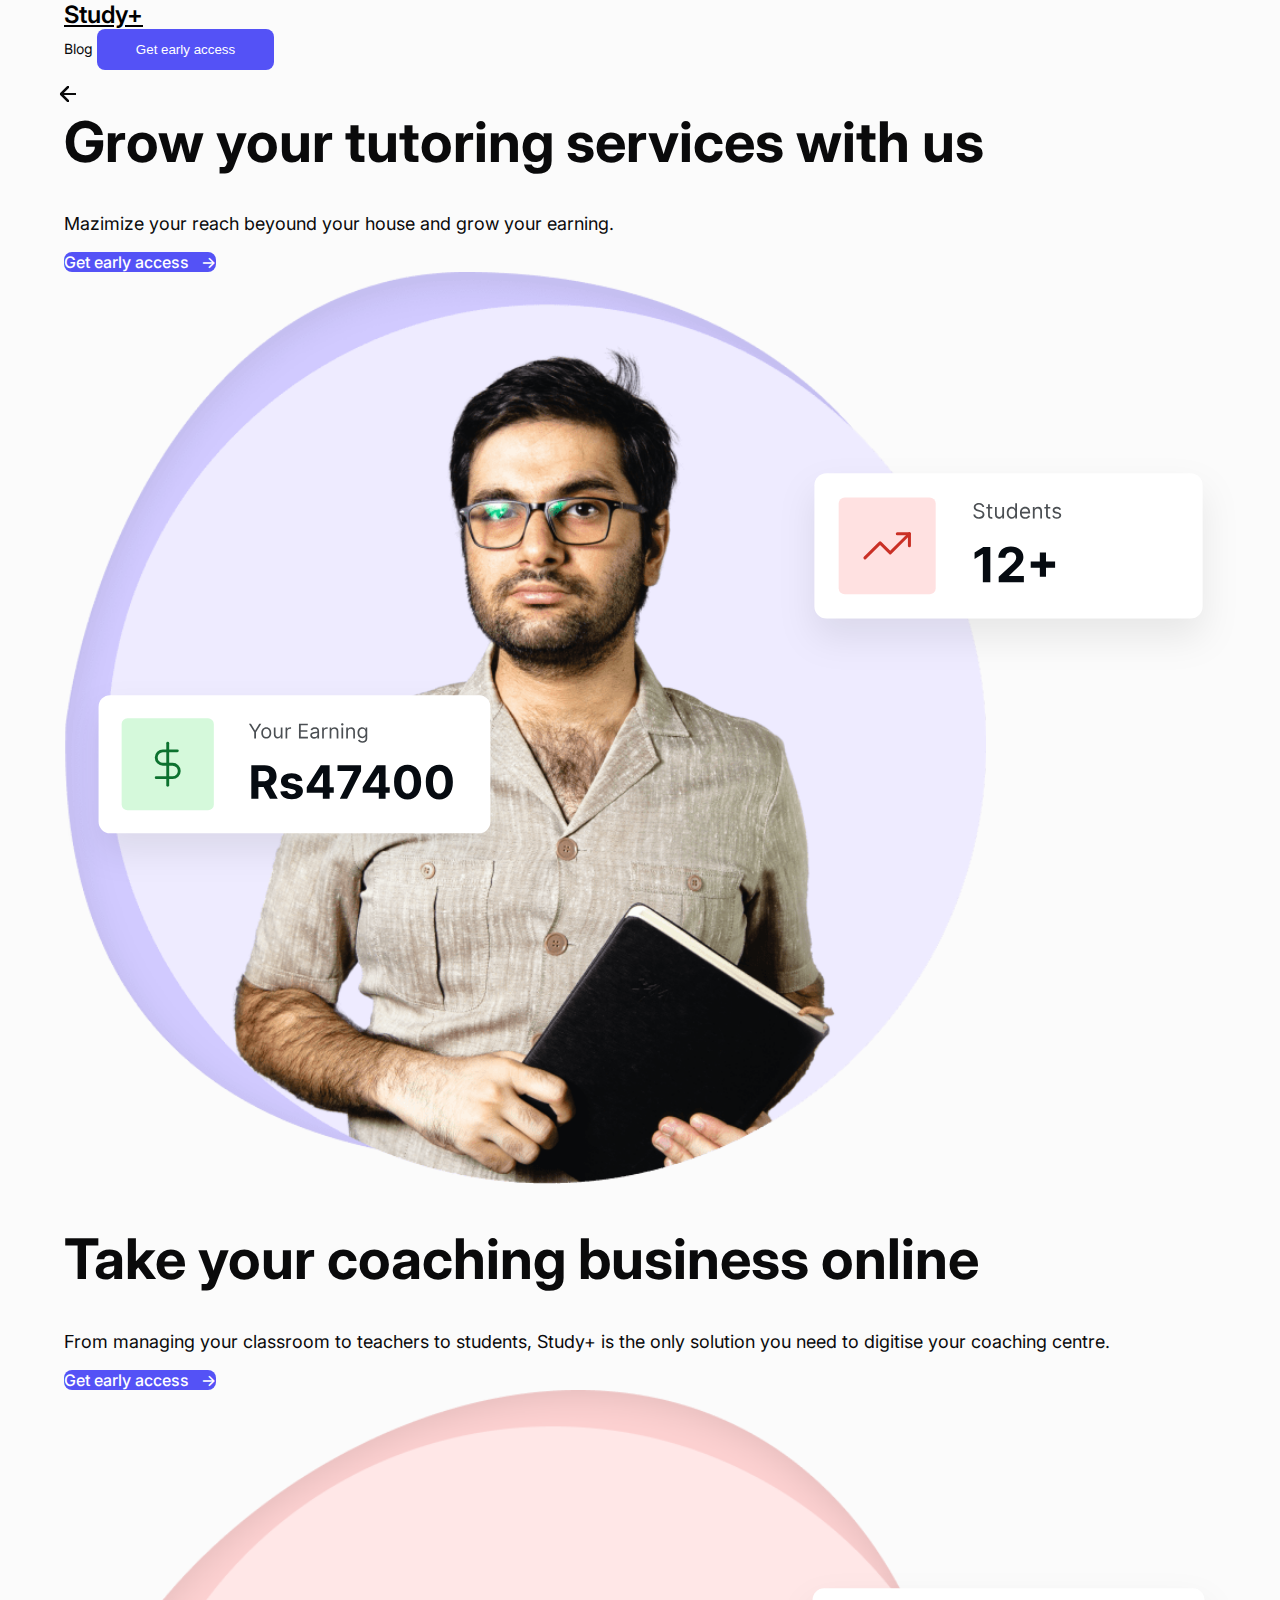
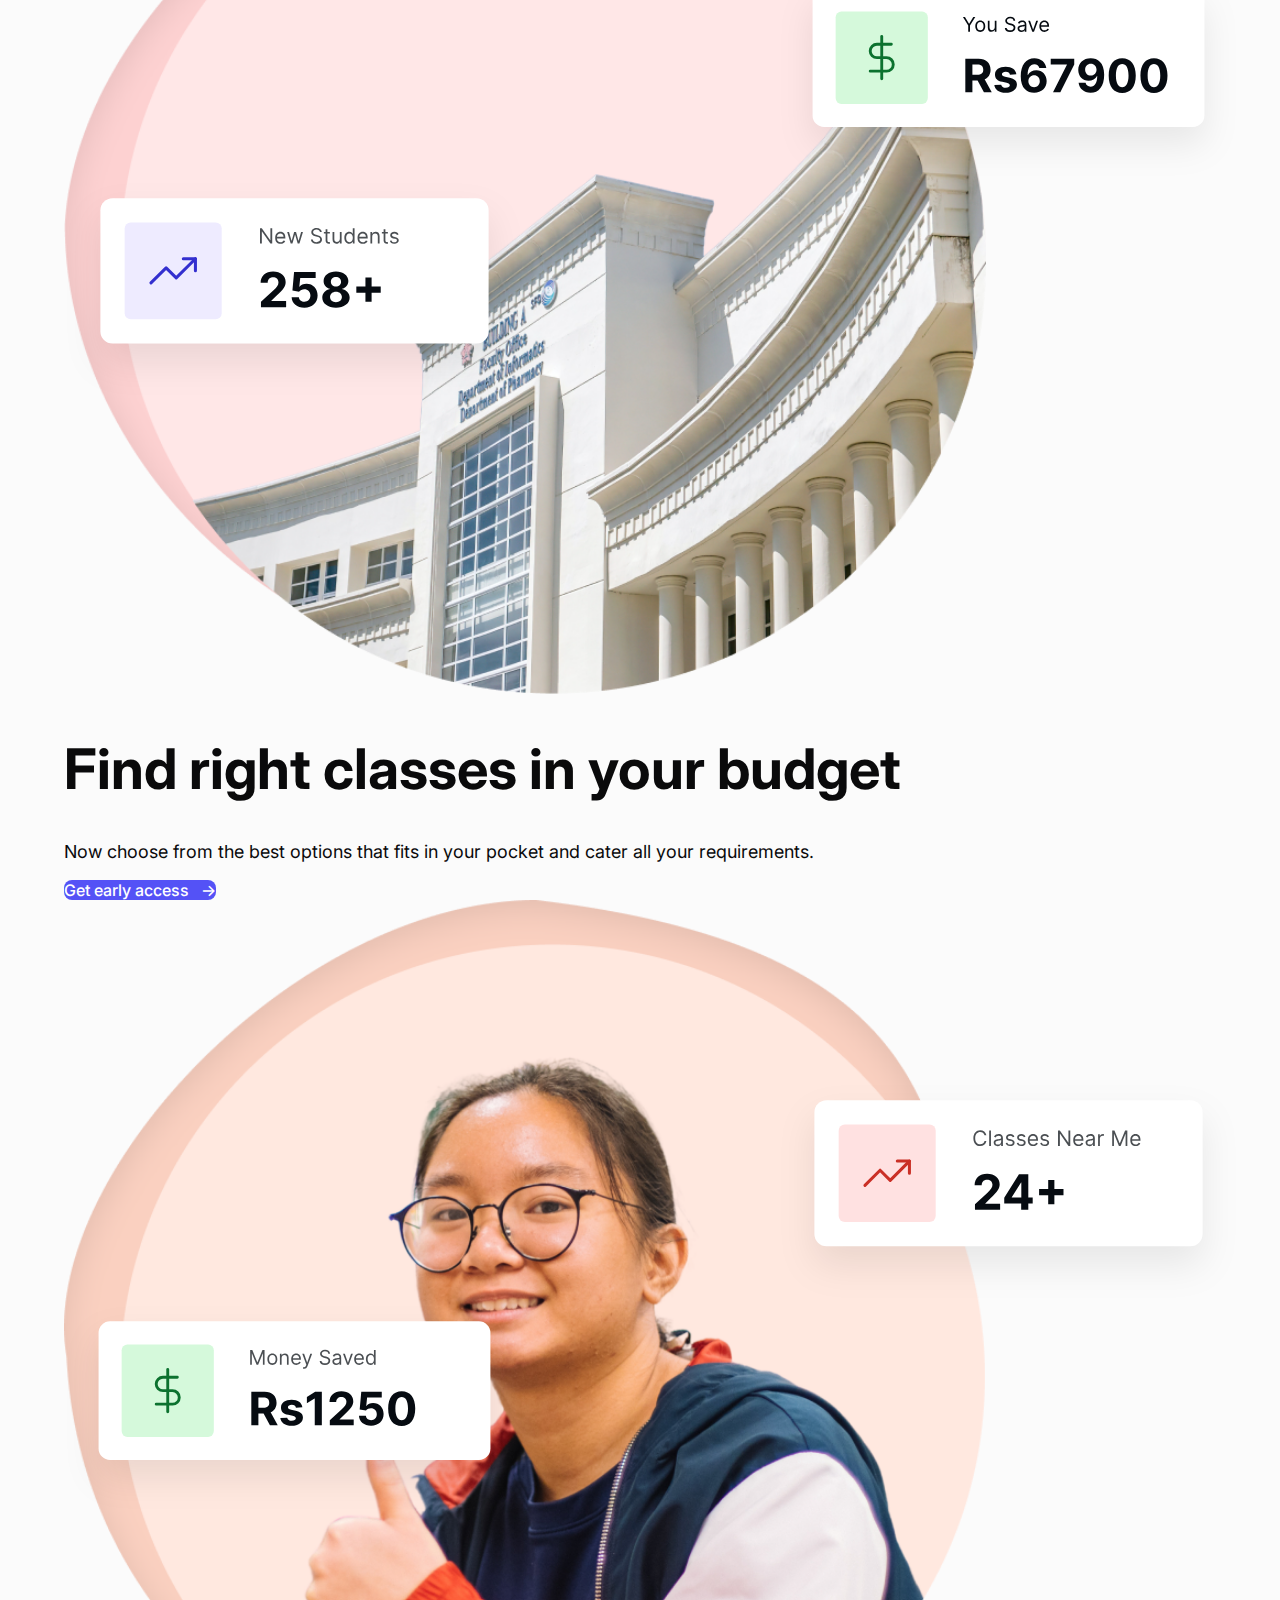
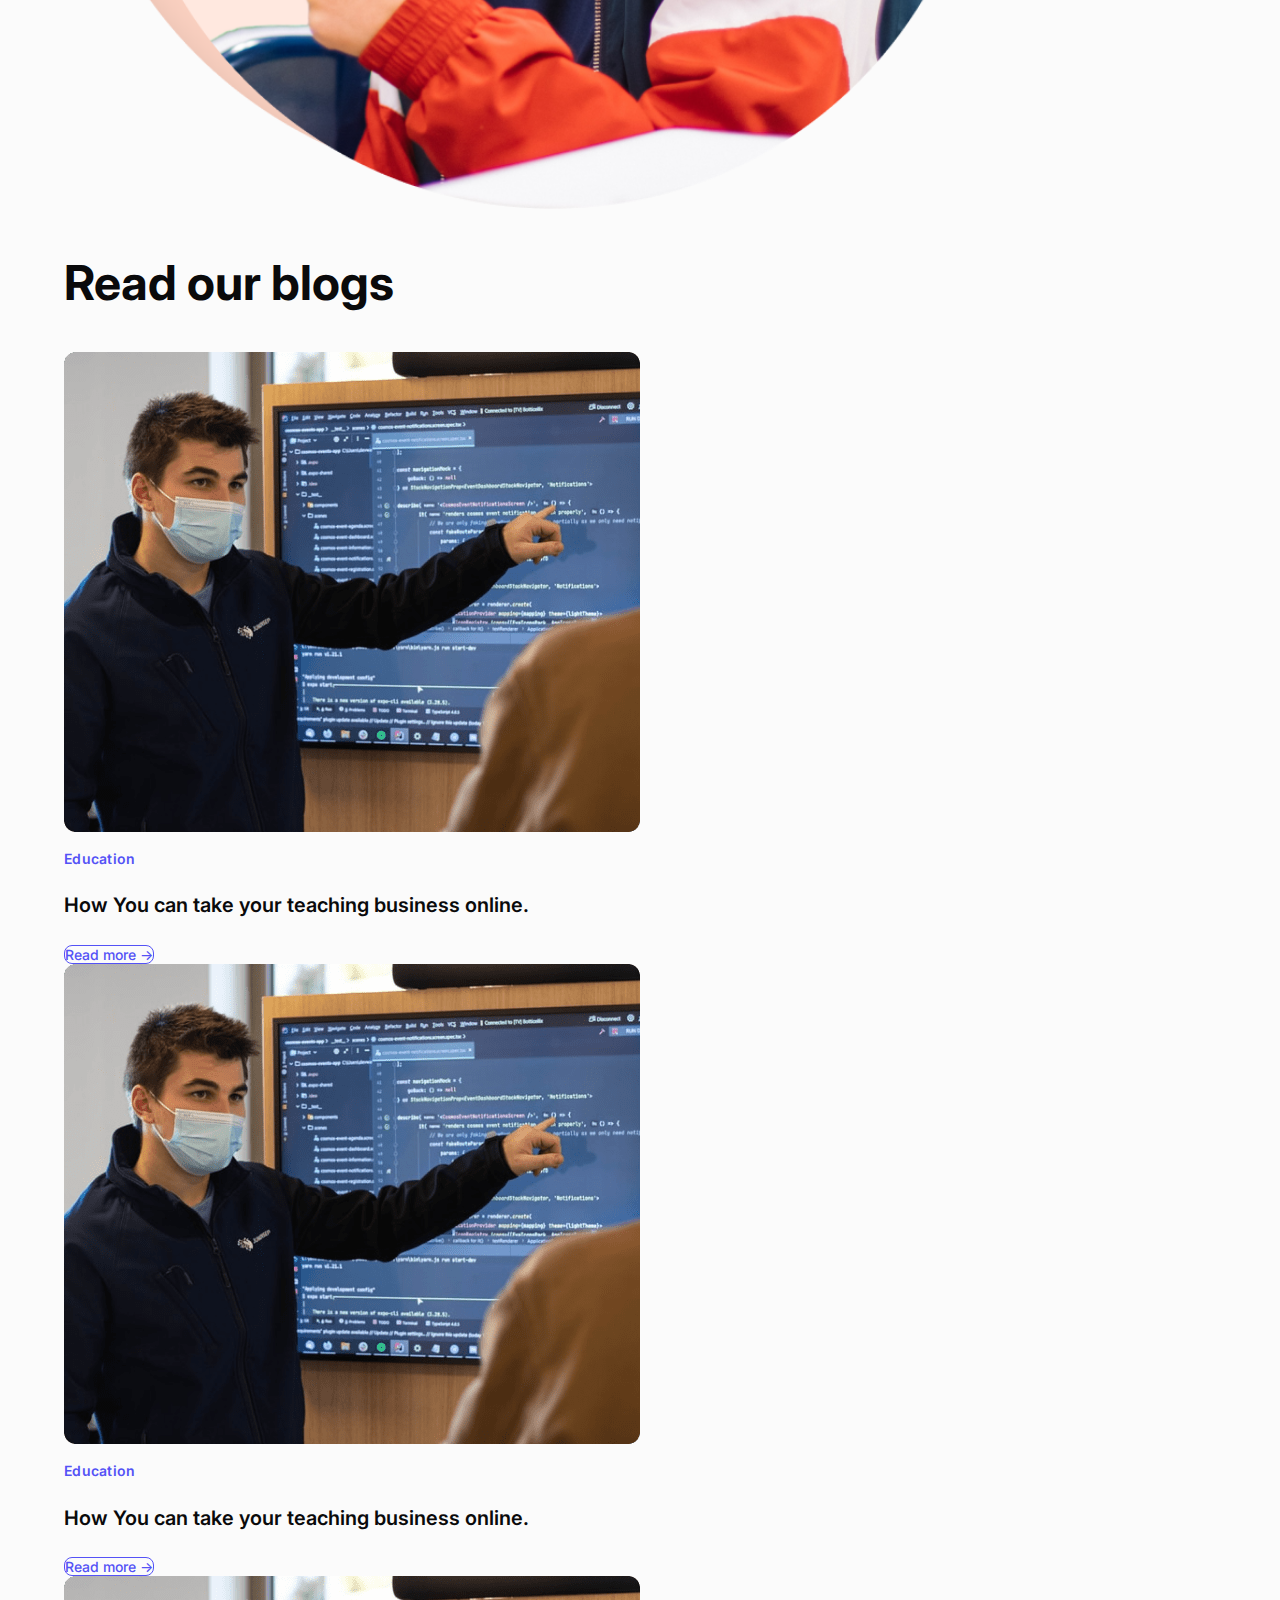
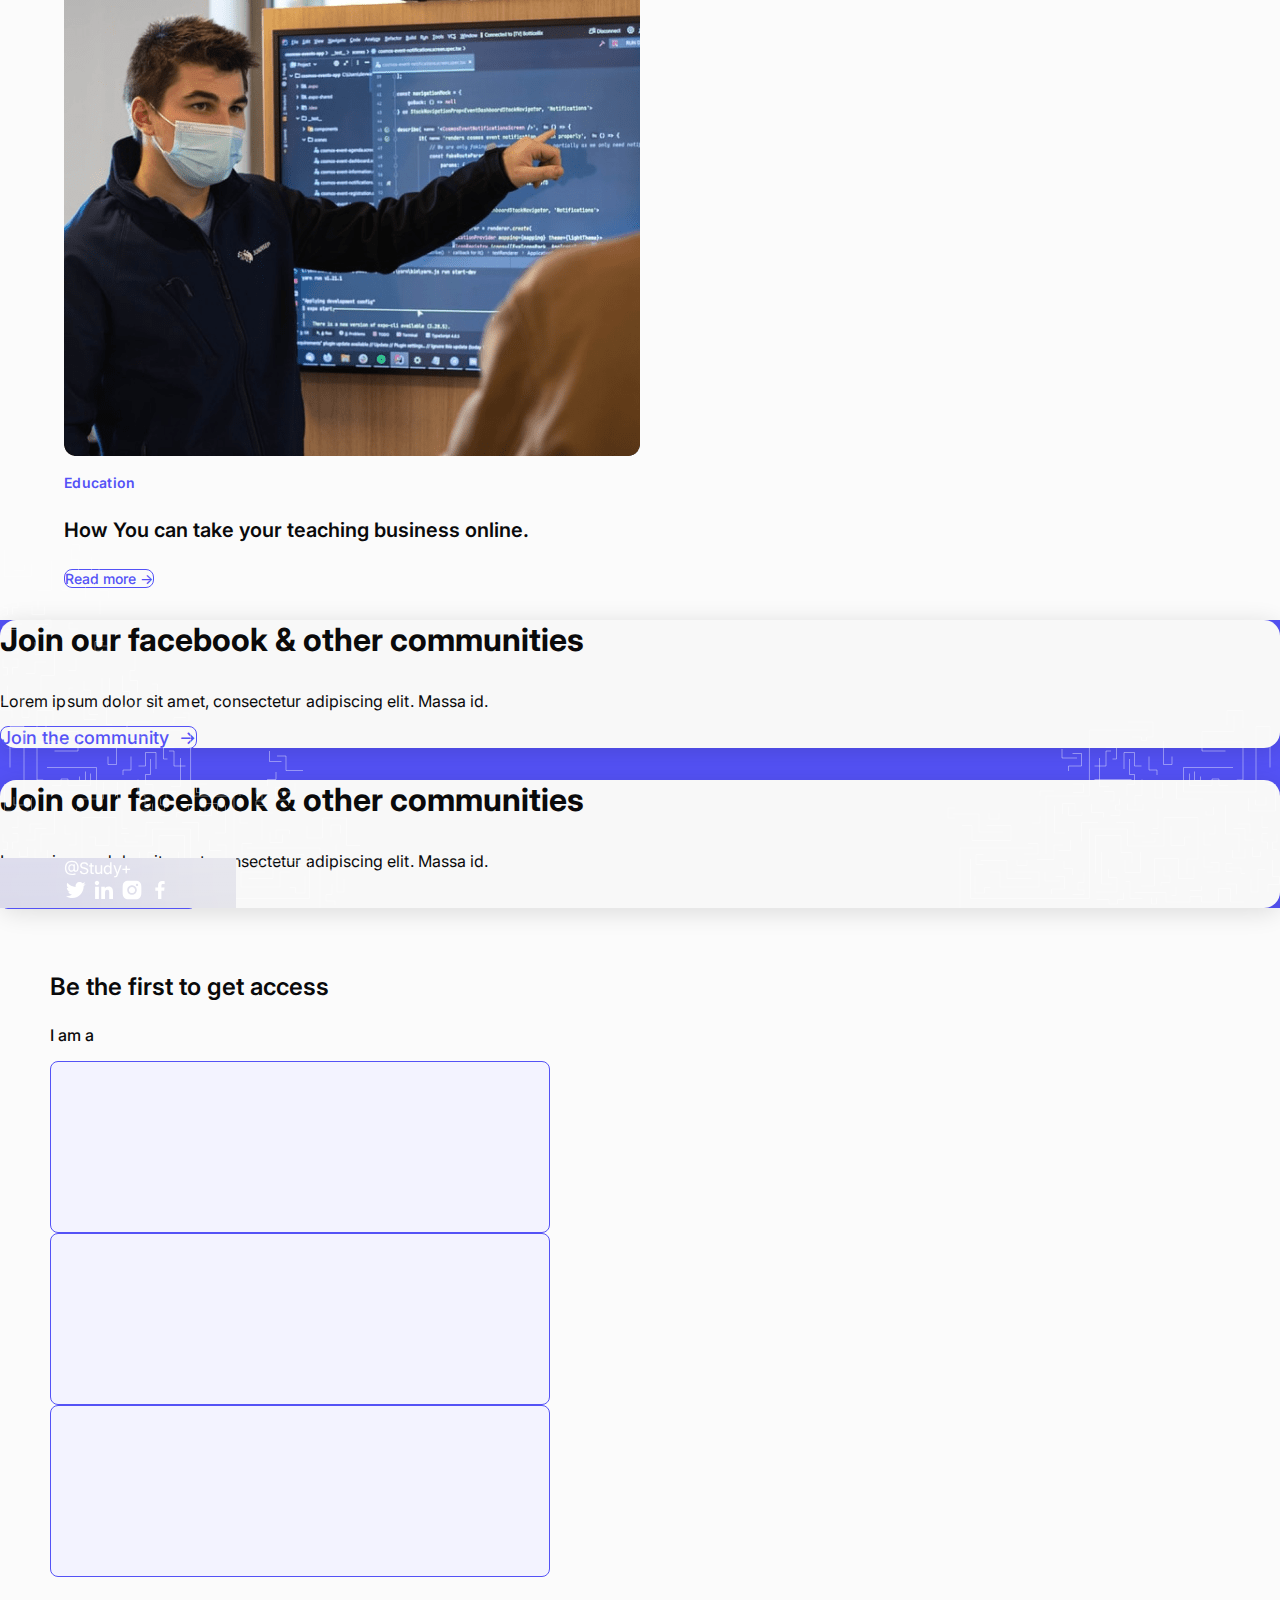
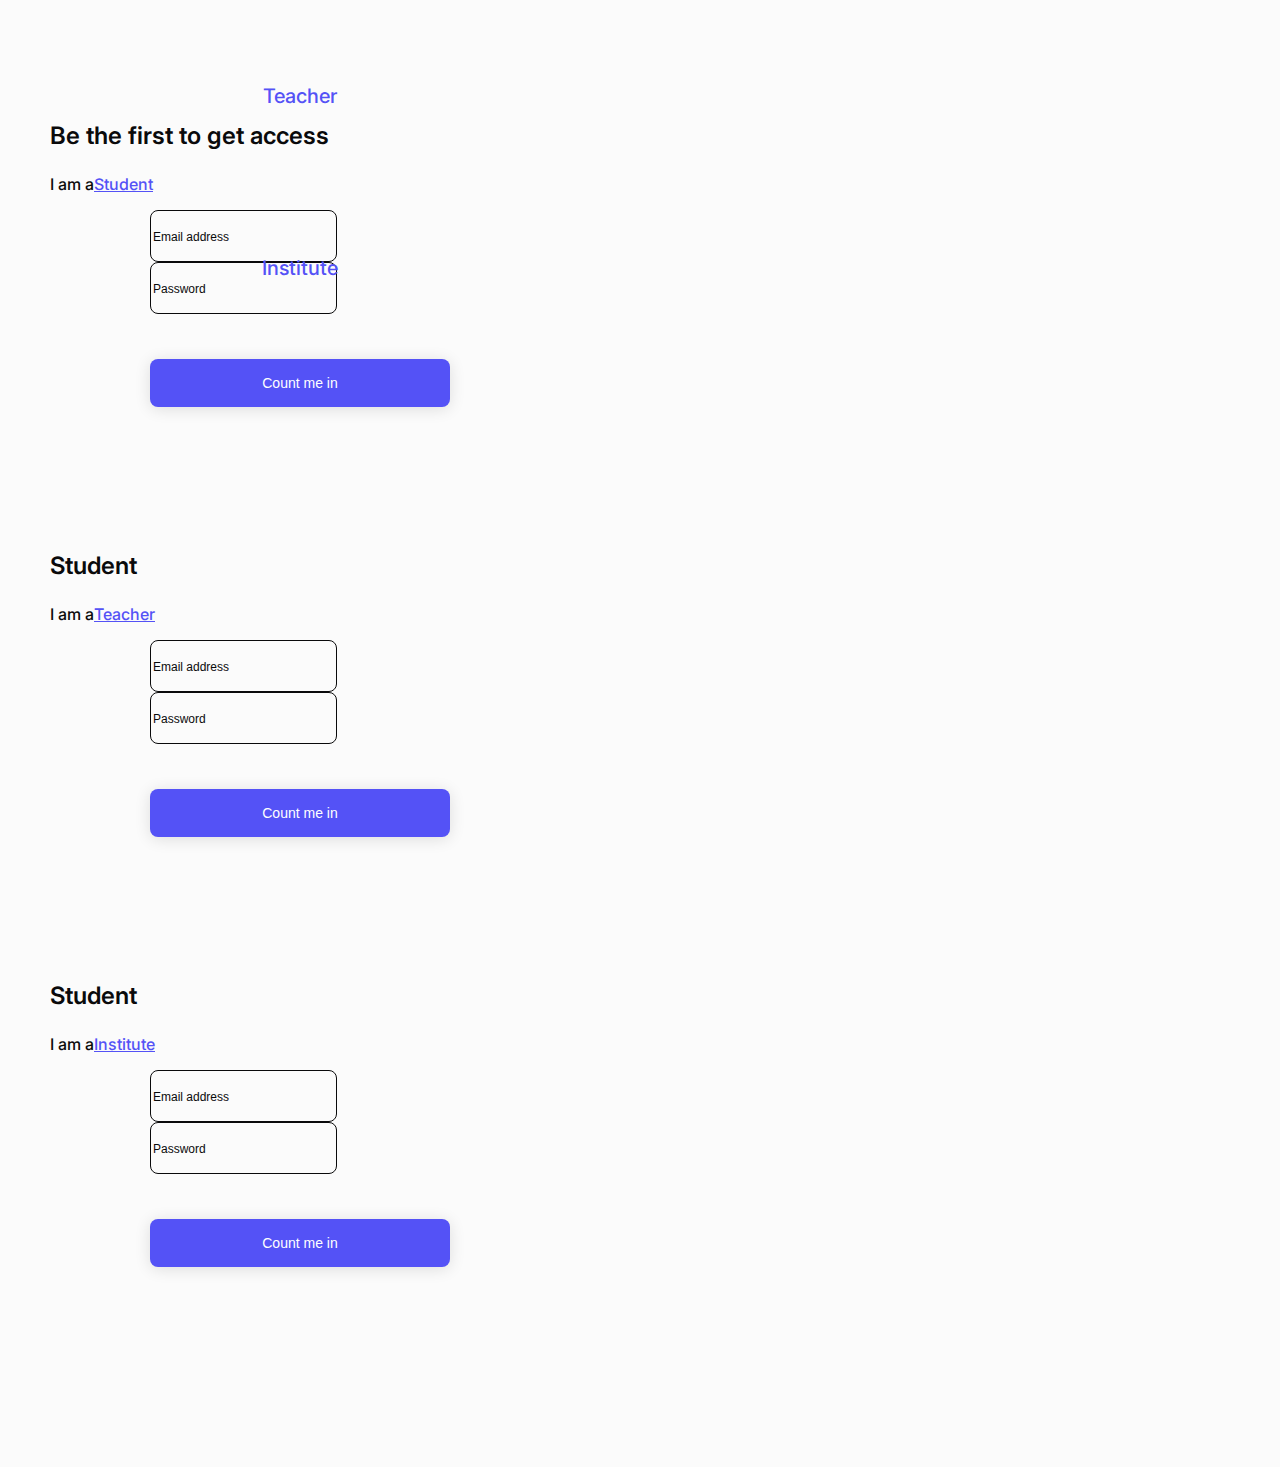
==== index.html @ 9e2ff898 "first" ====
<!doctype html>
<html lang="en">

<head>
    <!-- Required meta tags -->
    <meta charset="utf-8">
    <meta name="viewport" content="width=device-width, initial-scale=1">

    <!-- Bootstrap CSS -->
    <link href="https://cdn.jsdelivr.net/npm/bootstrap@5.1.0/dist/css/bootstrap.min.css" rel="stylesheet"
        integrity="sha384-KyZXEAg3QhqLMpG8r+8fhAXLRk2vvoC2f3B09zVXn8CA5QIVfZOJ3BCsw2P0p/We" crossorigin="anonymous">

    <!-- Font CSS -->
    <link rel="preconnect" href="https://fonts.googleapis.com">
    <link rel="preconnect" href="https://fonts.gstatic.com" crossorigin>
    <link href="https://fonts.googleapis.com/css2?family=Inter:wght@100;200;300;400;500;600;700;800;900&display=swap"
        rel="stylesheet">

    <!-- Custom CSS -->
    <link rel="stylesheet" href="./css/index.css">

    <script src="https://code.jquery.com/jquery-3.6.0.min.js"
        integrity="sha256-/xUj+3OJU5yExlq6GSYGSHk7tPXikynS7ogEvDej/m4=" crossorigin="anonymous"></script>

    <title>Hello, world!</title>
</head>

<body>
    <div class="custom-container">
        <nav class="navbar navbar-expand-lg pt-3">
            <div class="container-fluid ">
                <a class="navbar-brand" href="index.html">Study+</a>
                <div class="d-flex align-items-center">
                    <a class="blog me-5" href="Blog.html">Blog</a>
                    <button type="button" data-bs-toggle="modal" data-bs-target="#getEarlyAccess"
                        class="btn-get d-flex align-items-center justify-content-center">Get early access</button>
                </div>
            </div>
        </nav>
        <section class="vh-100 overflow-hidden d-flex align-items-center justify-content-center">
            <div class="row mb-5 align-items-center justify-content-center">
                <div class="col-lg-6">
                    <div class="left-content">
                        <h1 class="w-100">Grow your tutoring services with us</h1>
                        <p class="w-75 mb-5">Mazimize your reach beyound your house and grow your earning.</p>
                        <a href="#" class="btn-get-sec d-flex align-items-center justify-content-center">Get early
                            access &nbsp;&nbsp;-></a>
                    </div>
                </div>
                <div class="col-lg-6">
                    <div class="right-content d-flex align-items-center justify-content-center">
                        <img class="main-image" src="./assets/first-sec.png">
                        <img class="first-image" src="./assets/students.svg">
                        <img class="second-image" src="./assets/earning.svg">
                    </div>
                </div>
            </div>
        </section>
        <section class="vh-100 overflow-hidden d-flex align-items-center justify-content-center pt-5">
            <div class="row mb-5 align-items-center justify-content-center">
                <div class="col-lg-6">
                    <div class="left-content">
                        <h1 class="w-100">Take your coaching
                            business online</h1>
                        <p class="w-75 mb-5">From managing your classroom to teachers to students, Study+ is the only
                            solution you need to digitise your coaching centre.</p>
                        <a href="#" class="btn-get-sec d-flex align-items-center justify-content-center">Get early
                            access &nbsp;&nbsp;-></a>
                    </div>
                </div>
                <div class="col-lg-6">
                    <div class="right-content d-flex align-items-center justify-content-center">
                        <img class="main-image" src="./assets/coachingclassroom-image.png">
                        <img class="first-image" src="./assets/yousave-comp..svg">
                        <img class="second-image" src="./assets/newstudent-comp.svg">
                    </div>
                </div>
            </div>
        </section>
        <section class="vh-100 overflow-hidden d-flex align-items-center justify-content-center pt-5">
            <div class="row mb-5 align-items-center justify-content-center">
                <div class="col-lg-6">
                    <div class="left-content">
                        <h1 class="w-100">Find right classes in your budget</h1>
                        <p class="w-75 mb-5">Now choose from the best options that fits in your pocket and cater all
                            your requirements.</p>
                        <a href="#" class="btn-get-sec d-flex align-items-center justify-content-center">Get early
                            access &nbsp;&nbsp;-></a>
                    </div>
                </div>
                <div class="col-lg-6">
                    <div class="right-content d-flex align-items-center justify-content-center">
                        <img class="main-image" src="./assets/nearclasses-image.png">
                        <img class="first-image" src="./assets/classesnearme-compo.svg">
                        <img class="second-image" src="./assets/moneysaved-compo.svg">
                    </div>
                </div>
            </div>
        </section>
        <section class="vh-100 overflow-hidden justify-content-center align-items-center">
            <h2 class="read text-center mb-5">Read our blogs</h2>
            <div class="row align-items-center justify-content-center">
                <div class="col-lg-4">
                    <img class="w-100" src="./assets/dummy-blog.png">
                    <div class="text-start blog-content">
                        <p class="mb-2 mt-2">Education</p>
                        <h4>How You can take your teaching business online.</h4>
                        <a href="#" class="d-flex justify-content-center align-items-center mt-4">Read more -></a>
                    </div>
                </div>
                <div class="col-lg-4">
                    <img class="w-100" src="./assets/dummy-blog.png">
                    <div class="text-start blog-content">
                        <p class="mb-2 mt-2">Education</p>
                        <h4>How You can take your teaching business online.</h4>
                        <a href="#" class="d-flex justify-content-center align-items-center mt-4">Read more -></a>
                    </div>
                </div>
                <div class="col-lg-4">
                    <img class="w-100" src="./assets/dummy-blog.png">
                    <div class="text-start blog-content">
                        <p class="mb-2 mt-2">Education</p>
                        <h4>How You can take your teaching business online.</h4>
                        <a href="#" class="d-flex justify-content-center align-items-center mt-4">Read more -></a>
                    </div>
                </div>
            </div>
        </section>
    </div>
    <section class="vh-100 overflow-hidden d-flex justify-content-center align-items-center last-sec mt-5">
        <div class="row align-items-center justify-content-center">
            <div class="col-lg-2"></div>
            <div class="col-lg-4">
                <div class="card pt-4 ps-4 pb-4 pe-5">
                    <h3>Join our facebook & other communities</h3>
                    <p>Lorem ipsum dolor sit amet, consectetur adipiscing elit. Massa id.</p>
                    <a href="#" class="d-flex justify-content-center align-items-center">Join the community
                        &nbsp;-></a>
                </div>
            </div>
            <div class="col-lg-4">
                <div class="card pt-4 ps-4 pb-4 pe-5">
                    <h3>Join our facebook & other communities</h3>
                    <p>Lorem ipsum dolor sit amet, consectetur adipiscing elit. Massa id.</p>
                    <a href="#" class="d-flex justify-content-center align-items-center">Join the community
                        &nbsp;-></a>
                </div>
            </div>
            <div class="col-lg-2"></div>
        </div>
        <img class="left-footer-svg" src="./assets/decoration-left.svg">
        <img class="right-footer-svg" src="./assets/decoration-right.svg">
        <footer class="footer d-flex justify-content-between w-100 align-items-center">
            <a href="index.html">@Study+</a>
            <div class="d-flex">
                <a href="#"><img class="me-3" src="./assets/bx_bxl-twitter.svg"></a>
                <a href="#"><img class="me-3" src="./assets/bx_bxl-linkedin.svg"></a>
                <a href="#"><img class="me-3" src="./assets/ant-design_instagram-filled.svg"></a>
                <a href="#"><img src="./assets/bx_bxl-facebook.svg"></a>
            </div>
        </footer>
    </section>
    <div class="modal fade" id="getEarlyAccess" tabindex="-1" aria-labelledby="getEarlyAccessLabel" aria-hidden="true">
        <div class="modal-dialog modal-dialog-centered">
            <div class="modal-content text-center">
                <button type="button" class="custom-btn-close" data-bs-dismiss="modal" aria-label="Close"><img
                        src="./assets/arrow-left.svg"></button>
                <h3>Be the first to get access</h3>
                <p class="mt-4">I am a</p>
                <div class="row mt-3">
                    <div class="col-lg-4">
                        <div class="custom-card" id="student">
                            <!-- <button type="button" data-bs-toggle="modal"
                                class="btn-get d-flex align-items-center justify-content-center"> -->
                            <h4 data-bs-toggle="modal" data-bs-target="#studentModal">Student</h4>
                            <!-- </button> -->

                        </div>
                    </div>
                    <div class="col-lg-4">
                        <div class="custom-card" id="teacher">
                            <h4 data-bs-toggle="modal" data-bs-target="#teacherModal">Teacher</h4>
                        </div>
                    </div>
                    <div class="col-lg-4">
                        <div class="custom-card" id="institute">
                            <h4 data-bs-toggle="modal" data-bs-target="#instituteModal">Institute</h4>
                        </div>
                    </div>
                </div>
            </div>
        </div>
    </div>

    <!-- Student Modal -->
    <div class="modal fade" id="studentModal" tabindex="-1" aria-labelledby="studentModalLabel" aria-hidden="true">
        <div class="modal-dialog modal-dialog-centered">
            <div class="modal-content text-center">
                <button type="button" class="custom-btn-close" data-bs-dismiss="modal" aria-label="Close"><img
                        src="./assets/arrow-left.svg"></button>
                <h3>Be the first to get access</h3>
                <p class="mt-4">I am a<span class="badge">Student</span></p>
                <div class="margin">
                    <div class="mt-3">
                        <input type="email" class="form-control" id="exampleFormControlInput1"
                            placeholder="Email address">
                    </div>
                    <div class="mt-4">
                        <input type="password" class="form-control" id="exampleFormControlInput1"
                            placeholder="Password">
                    </div>
                    <button type="button" data-bs-toggle="modal" data-bs-target="#successModal"
                        class="login-btn d-flex align-items-center justify-content-center text-center">Count me
                        in</button>
                </div>
            </div>
        </div>
    </div>
    <!-- Student Modal End -->

    <!-- Teacher Modal -->
    <div class="modal fade" id="teacherModal" tabindex="-1" aria-labelledby="teacherModalLabel" aria-hidden="true">
        <div class="modal-dialog modal-dialog-centered">
            <div class="modal-content text-center">
                <button type="button" class="custom-btn-close" data-bs-dismiss="modal" aria-label="Close"><img
                        src="./assets/arrow-left.svg"></button>
                <h3>Student </h3>
                <p class="mt-4">I am a<span class="badge">Teacher</span></p>
                <div class="margin">
                    <div class="mt-3">
                        <input type="email" class="form-control" id="exampleFormControlInput1"
                            placeholder="Email address">
                    </div>
                    <div class="mt-4">
                        <input type="password" class="form-control" id="exampleFormControlInput1"
                            placeholder="Password">
                    </div>
                    <button type="button" data-bs-toggle="modal" data-bs-target="#successModal"
                        class="login-btn d-flex align-items-center justify-content-center text-center">Count me
                        in</button>
                </div>
            </div>
        </div>
    </div>
    <!-- Teacher Modal End -->

    <!-- Institute Modal -->
    <div class="modal fade" id="instituteModal" tabindex="-1" aria-labelledby="instituteModalLabel" aria-hidden="true">
        <div class="modal-dialog modal-dialog-centered">
            <div class="modal-content text-center">
                <button type="button" class="custom-btn-close" data-bs-dismiss="modal" aria-label="Close"><img
                        src="./assets/arrow-left.svg"></button>
                <h3>Student </h3>
                <p class="mt-4">I am a<span class="badge">Institute</span></p>
                <div class="margin">
                    <div class="mt-3">
                        <input type="email" class="form-control" id="exampleFormControlInput1"
                            placeholder="Email address">
                    </div>
                    <div class="mt-4">
                        <input type="password" class="form-control" id="exampleFormControlInput1"
                            placeholder="Password">
                    </div>
                    <button type="button" data-bs-toggle="modal" data-bs-target="#successModal"
                        class="login-btn d-flex align-items-center justify-content-center text-center">Count me
                        in</button>
                </div>
            </div>
        </div>
    </div>
    <!-- Institute Modal End -->

    <!-- Success Modal -->
    <div class="modal fade" id="successModal" tabindex="-1" aria-labelledby="successModalLabel" aria-hidden="true">
        <div class="modal-dialog modal-dialog-centered">
            <div class="modal-content text-center justify-content-center">
                
            </div>
        </div>
    </div>
    <!-- Success Modal End -->

    <!-- Bootstrap Bundle with Popper -->
    <script src="https://cdn.jsdelivr.net/npm/bootstrap@5.1.0/dist/js/bootstrap.bundle.min.js"
        integrity="sha384-U1DAWAznBHeqEIlVSCgzq+c9gqGAJn5c/t99JyeKa9xxaYpSvHU5awsuZVVFIhvj"
        crossorigin="anonymous"></script>
    <script>
        $(function () {
            $(document).scroll(function () {
                var $nav = $(".bgcolor");
                $nav.toggleClass('scrolled', $(this).scrollTop() > $nav.height());
            });
        });

    </script>
    <script>
        $('#getEarlyAccess').on('show.bs.modal', function (e) {
            $('body').addClass("example-open");
        }).on('hide.bs.modal', function (e) {
            $('body').removeClass("example-open");
        })

        $('#studentModal').on('show.bs.modal', function (e) {
            $('body').addClass("example-open");
        }).on('hide.bs.modal', function (e) {
            $('body').removeClass("example-open");
        })

        $('#teacherModal').on('show.bs.modal', function (e) {
            $('body').addClass("example-open");
        }).on('hide.bs.modal', function (e) {
            $('body').removeClass("example-open");
        })

        $('#instituteModal').on('show.bs.modal', function (e) {
            $('body').addClass("example-open");
        }).on('hide.bs.modal', function (e) {
            $('body').removeClass("example-open");
        })

        $('#successModal').on('show.bs.modal', function (e) {
            $('body').addClass("example-open");
        }).on('hide.bs.modal', function (e) {
            $('body').removeClass("example-open");
        })
    </script>
    <script src="./js/index.js"></script>
</body>

</html>
---- css/index.css ----
body{
    font-family: 'Inter', sans-serif;
    box-sizing: border-box;
    margin: 0;
    padding: 0;
    font-weight: 400;
    background-color: #FBFBFB;
}

.custom-container{
    margin-left: 5%;
    margin-right: 5%;
}

.bgcolor.scrolled {
    background-color: #FFFFFF;
    transition: background 200ms linear;
    height: 12%;
}

.navbar-brand{
    font-size: 24px;
    font-weight: 600;
    color: #000000;
}

.blog{
    text-decoration: none;
    color: #0A0A0B;
    font-size: 14px;
}

.btn-get{
    height: 41px;
    width: 177px;
    background-color: #5452F6;
    color: #FFFFFF;
    border-radius: 8px;
    border: none;
    font-weight: 500;
}

.left-content > h1{
    font-size: 56px;
    color: #0A0A0B;
    font-weight: 700;
}

.left-content > p{
    font-size: 18px;
    color: #0A0A0B;
}

.btn-get-sec{
    height: 55px;
    width: 236px;
    background-color: #5452F6;
    color: #FFFFFF;
    border-radius: 8px;
    border: none;
    text-decoration: none;
    font-weight: 500;
}

.btn-get-sec:hover{
    color: #FFFFFF;
}

.right-content{
    position: relative;
}

.main-image{
    width: 80%;
}

.first-image{
    position: absolute;
    top: 20%;
    right: -2%;
    width: 40%;
}

.second-image{
    position: absolute;
    bottom: 33%;
    left: 0%;
    width: 40%;
}

.read{
    font-size: 48px;
    color: #0A0A0B;
    font-weight: 700;
}

.blog-content > p{
    font-weight: 600;
    font-size: 14px;
    letter-spacing: 0.02em;
    color: #5452F6;
}

.blog-content > h4{
    font-size: 20px;
    color: #0A0A0B;
    font-weight: 600;
}

.blog-content > a{
    background-color: transparent;
    border: 1px solid #5452F6;
    border-radius: 8px;
    height: 41px;
    width: 141px;
    font-weight: 500;
    font-size: 14px;
    color: #5452F6;
    text-decoration: none;
}

.last-sec{
    background-color: #5452F6;
    position: relative;
}

.card{
    background-color: #F8F8F8;
    box-shadow: 0px 4px 24px 1px rgba(0, 0, 0, 0.12);
    border-radius: 16px;
    border: none;
    z-index: 2;
}

.card > h3{
    font-weight: 700;
    font-size: 32px;
    color: #0A0A0B;
}

.card > p{
    letter-spacing: 0.004em;
    color: #0A0A0B;
}

.card > a{
    border: 1px solid #5452F6;
    border-radius: 8px;
    color: #5452F6;
    font-size: 18px;
    font-weight: 500;
    height: 58px;
    width: 272px;
    text-decoration: none;
    margin-top: 30%;
}

.footer{
    position: absolute;
    bottom: 0;
    background: linear-gradient(180deg, rgba(255, 255, 255, 0.2) -55.47%, rgba(255, 255, 255, 0.06) 129.69%);
    backdrop-filter: blur(64px);
    padding-left: 5%;
    padding-right: 5%;
    height: 50px;
}

.footer > a{
    text-decoration: none;
    color: #FFFFFF;
}

.left-footer-svg{
    position: absolute;
    bottom: 0;
    left: 0;
}

.right-footer-svg{
    position: absolute;
    bottom: 0;
    right: 0;
}

.example-open .modal-backdrop {background-color: #535353;}

.modal-dialog{
    max-width: 600px;
}

.modal-content{
    border-radius: 16px;
    border: none;
}

.modal-content > h3{
    font-weight: 600;
    font-size: 24px;
    color: #0A0A0B;
}

.custom-btn-close{
    border: none;
    background: transparent;
    position: absolute;
    top: 9%;
}

.modal-content{
    padding-left: 50px;
    padding-right: 50px;
    padding-top: 40px;
    padding-bottom: 80px;
}

.modal-content > p{
    font-weight: 500;
    color: #0A0A0B;
}

.custom-card{
    background-color: #F3F3FF;
    border: 1px solid #5452F6;
    border-radius: 8px;
    position: relative;
    height: 170px;
    text-align: center;
    cursor: pointer;
}

.custom-card > h4{
    font-size: 20px;
    font-weight: 500;
    color: #5452F6;
    padding-top: 85%;
}

.margin{
    margin-left: 20%;
    margin-right: 20%;
}

.form-control{
    height: 48px;
    border: 1px solid #0A0A0B;
    border-radius: 8px;
    background-color: transparent;
    font-size: 14px;
    color: #0A0A0B;
}

.form-control::placeholder{
    font-size: 12px;
    color: #0A0A0B;
}

.login-btn{
    background-color: #5452F6;
    margin-top: 15%;
    text-decoration: none;
    height: 48px;
    color: #FFFFFF;
    font-size: 14px;
    font-weight: 500;
    box-shadow: 0px 2px 16px rgba(0, 0, 0, 0.12);
    border-radius: 8px;
    width: 100%;
    border: none;
}

.login-btn:hover{
    color: #ffffff;
    background-color: #4B49EE;
}

.badge{
    font-weight: 500;
    text-decoration: underline;
    color: #5452F6;
    font-size: 16px;
}

@media only screen and (min-width: 1440px) {
    .main-image{
        width: 100%;
    }
    .first-image{
        top: 5%;
        right: -2%;
    }
    .second-image{
        bottom: 36%;
        left: -7%;
    }
}

.student, .institute , .teacher{
    background-color: #5452F6;
}

.student h4, .institute h4 , .teacher h4{
    color: #FFFFFF !important;
}
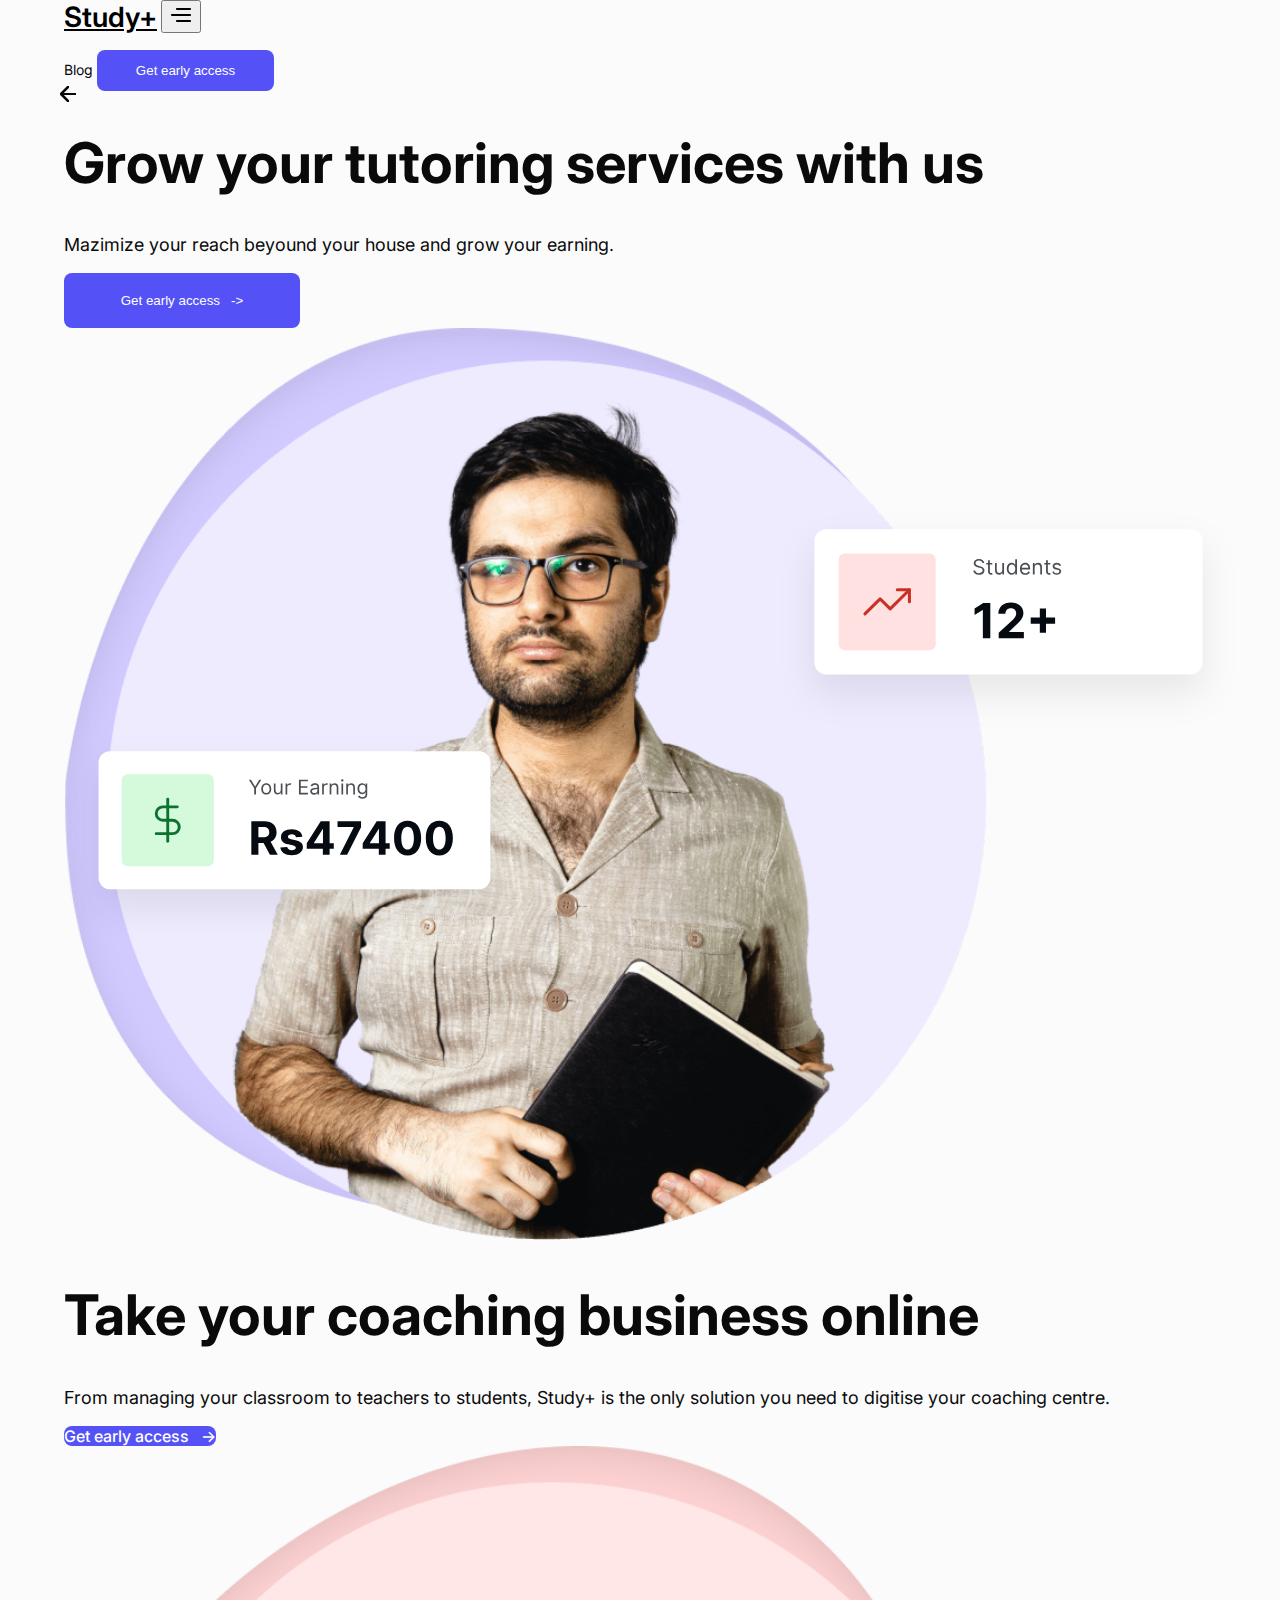
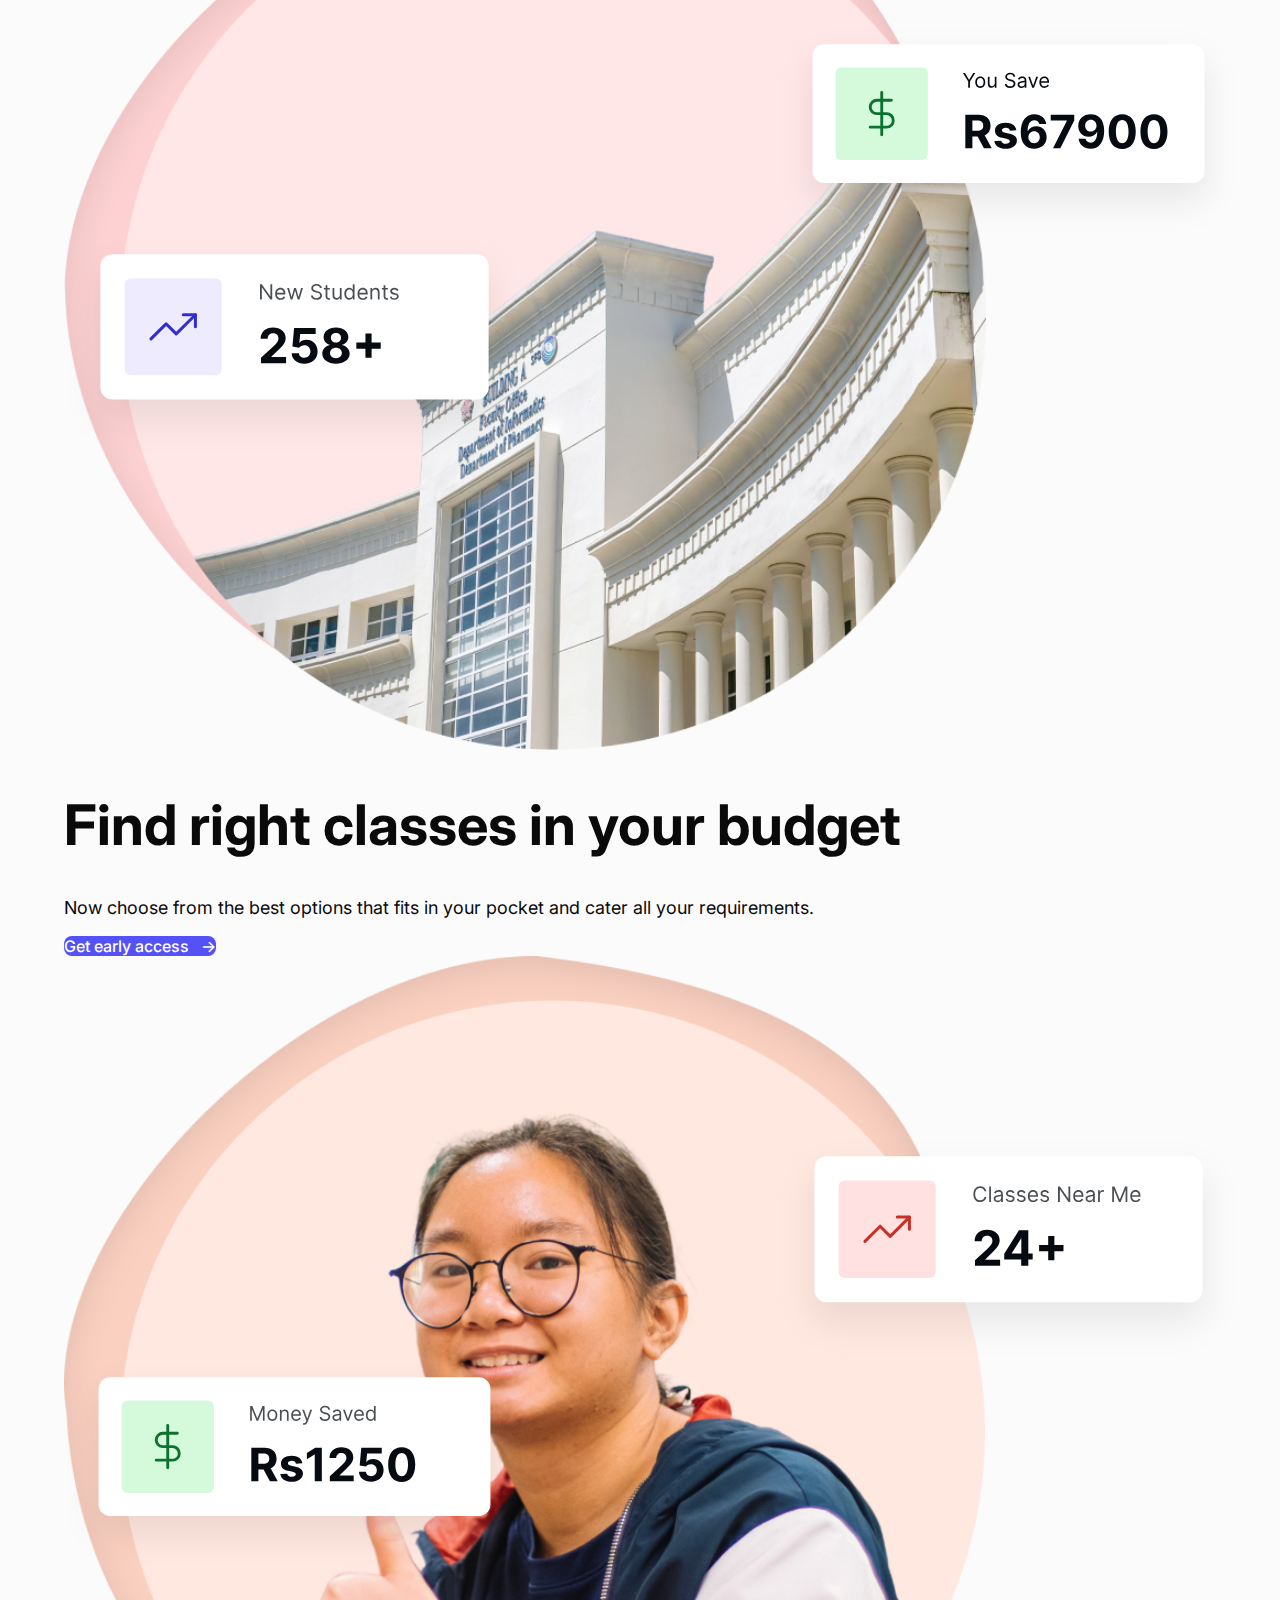
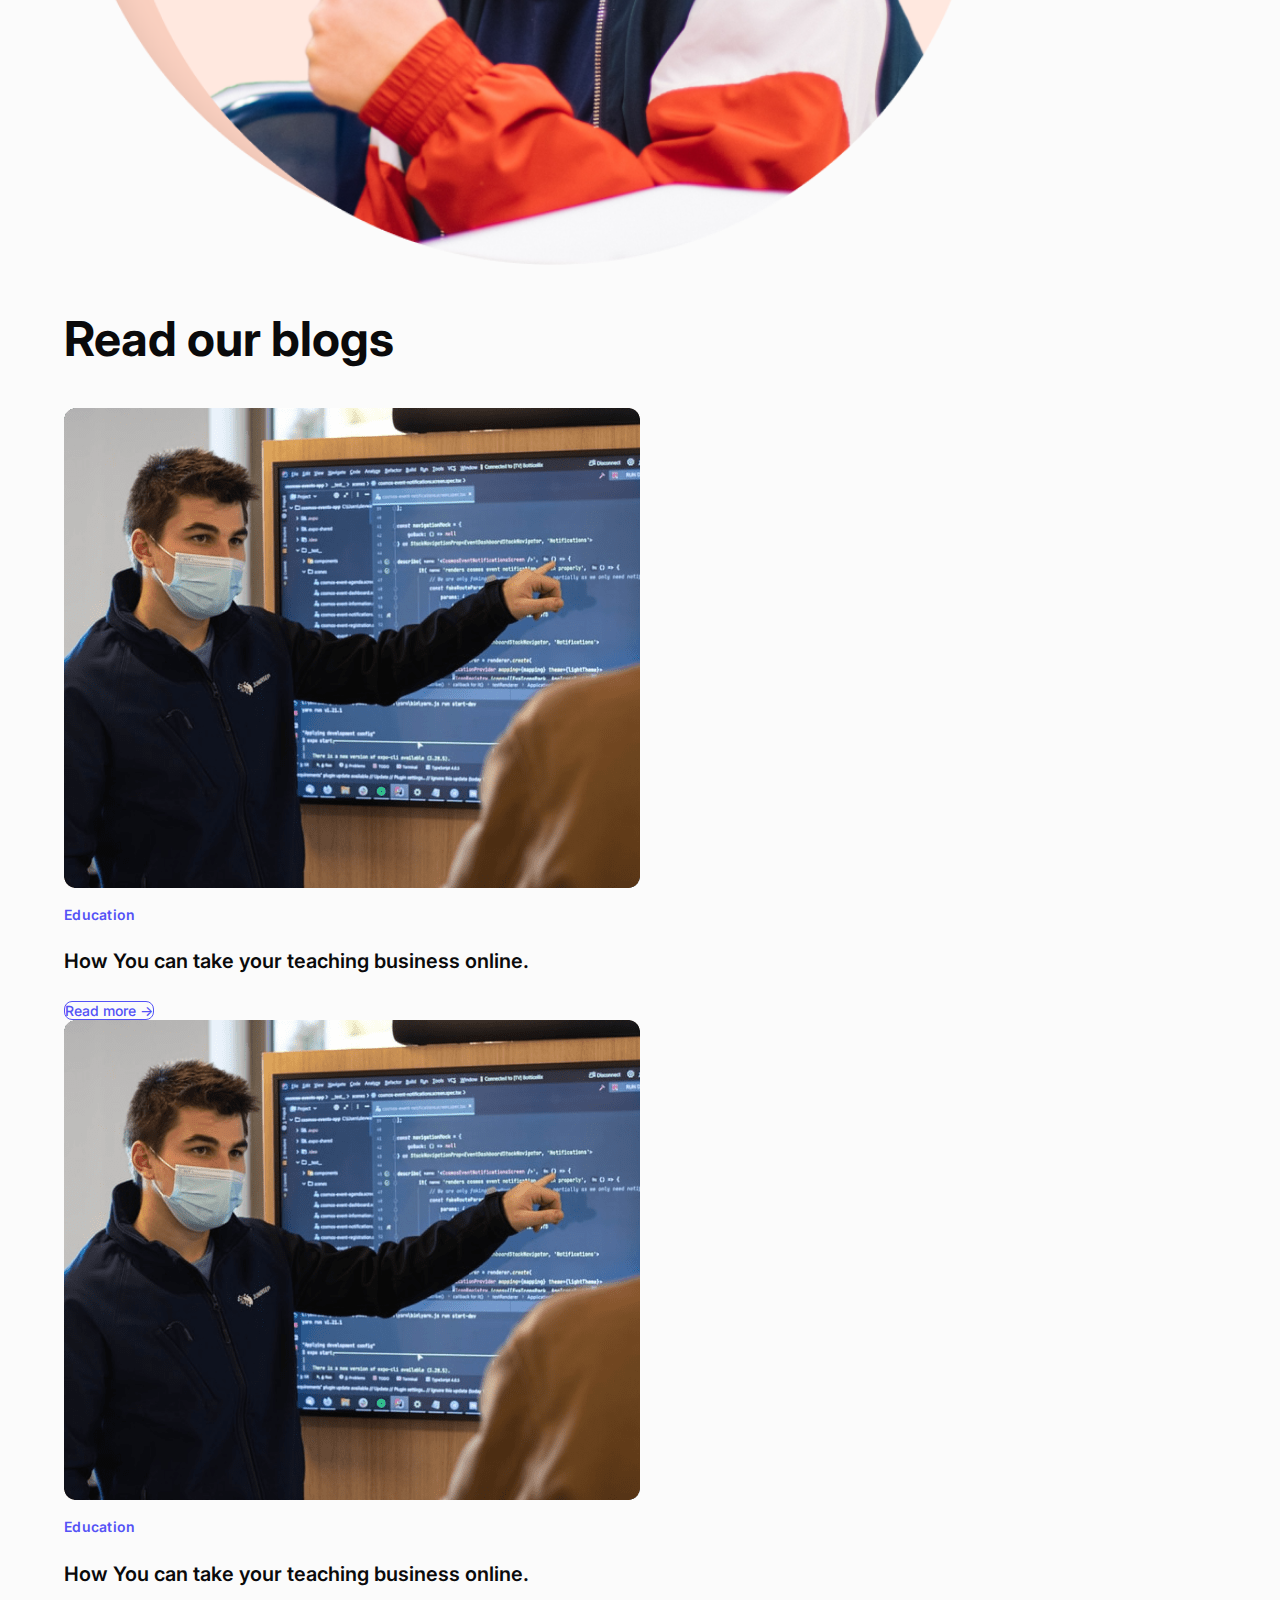
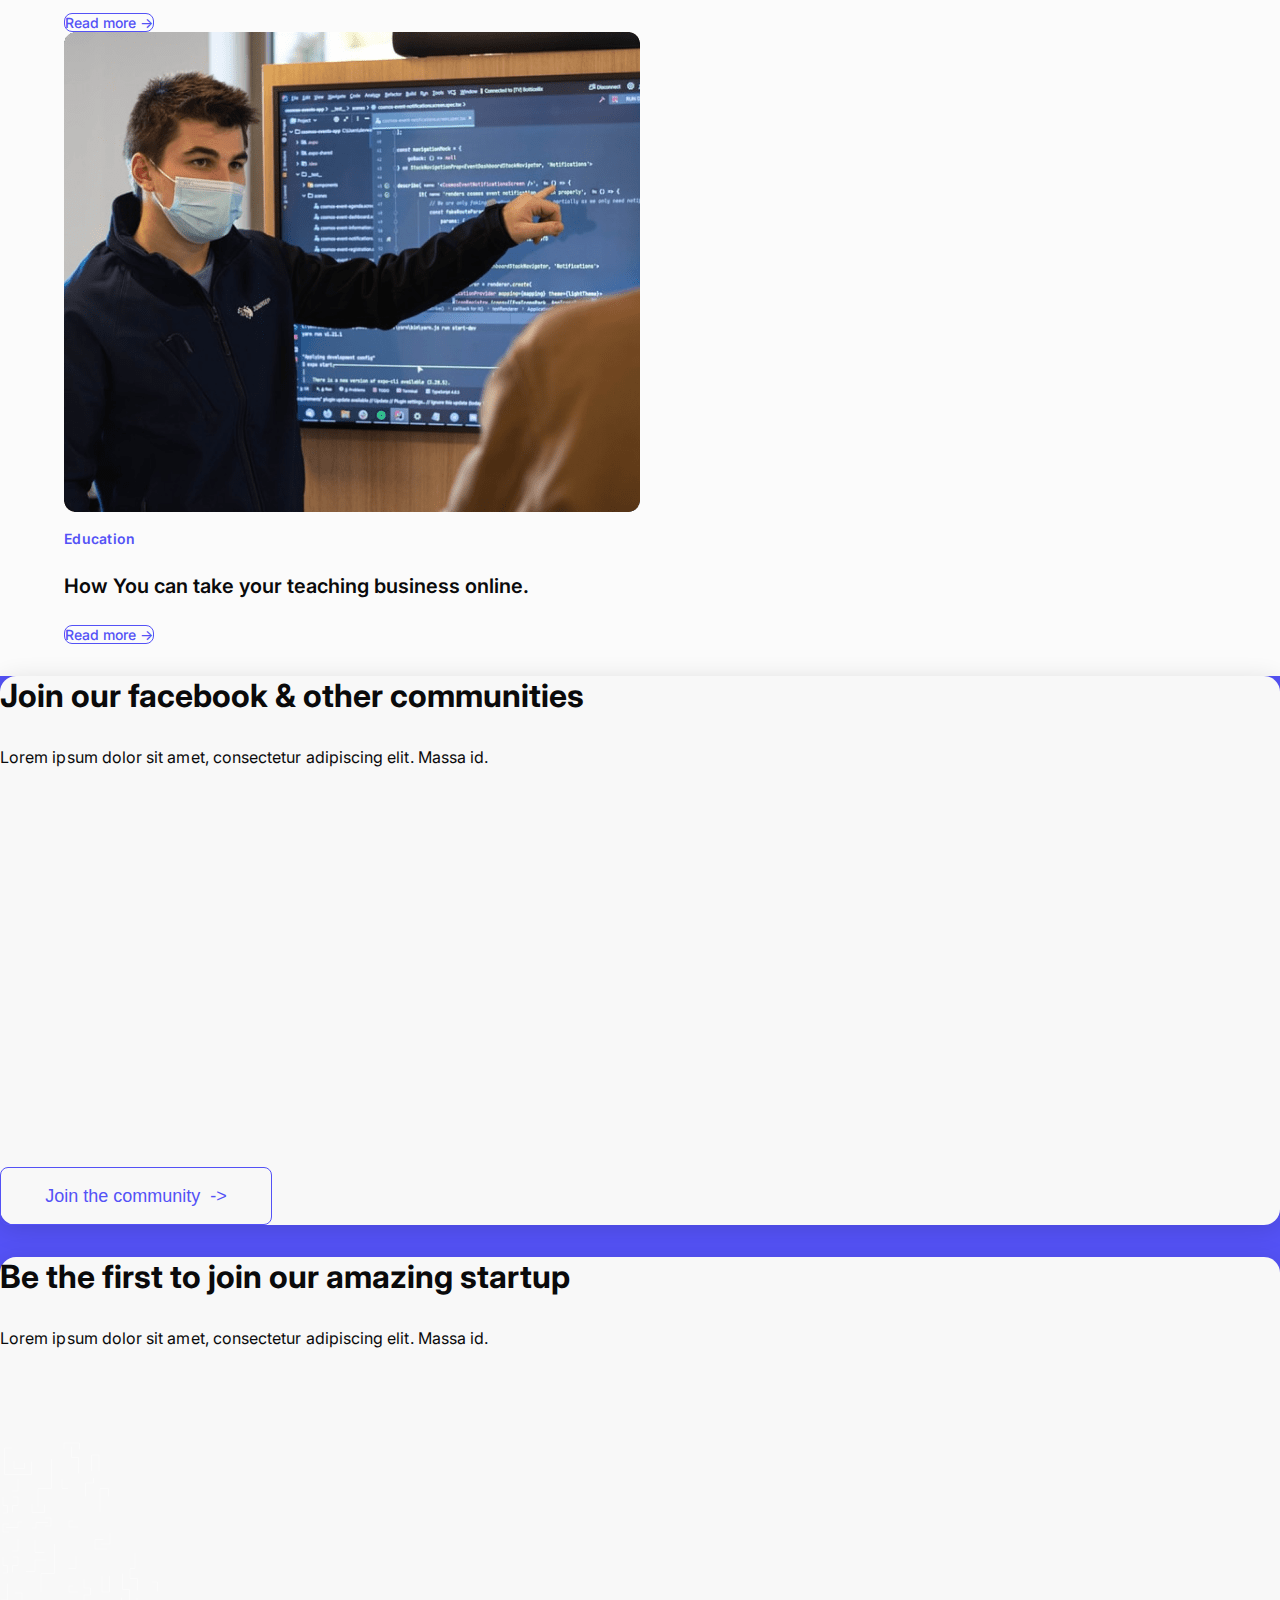
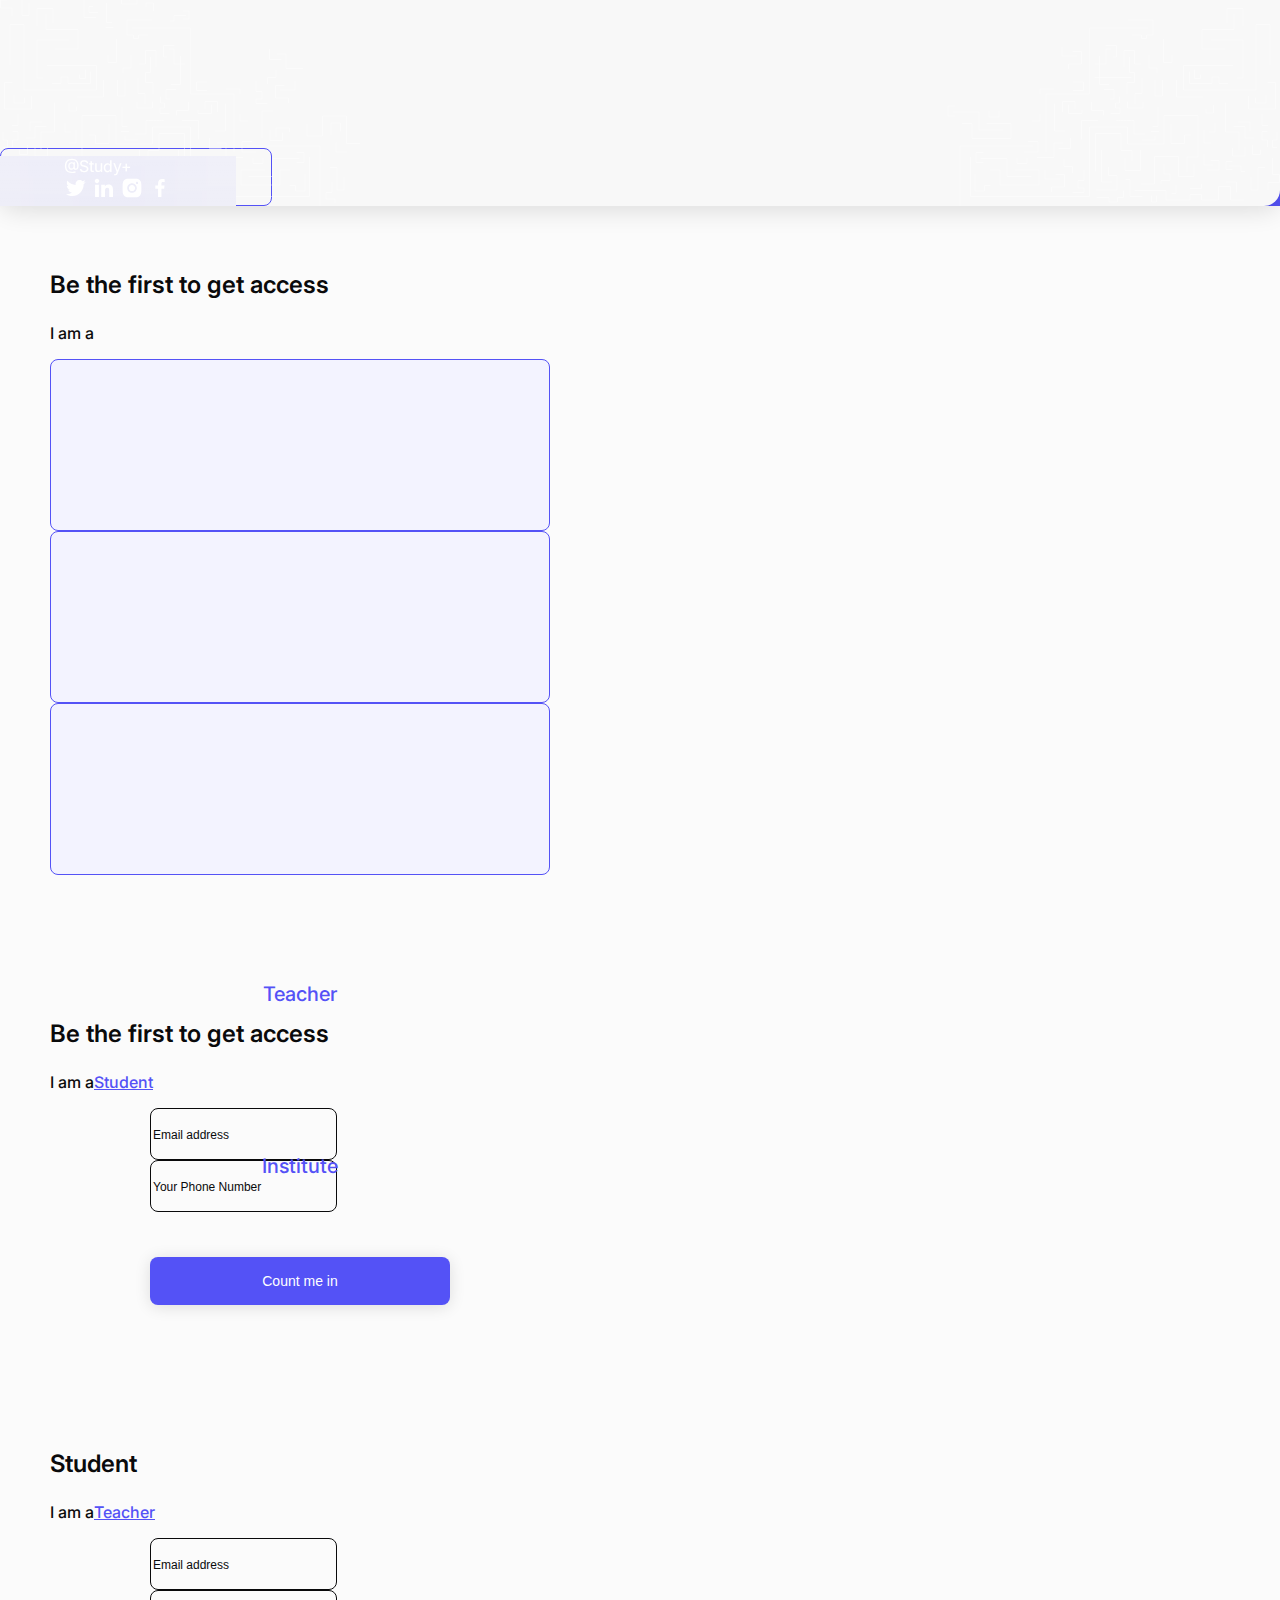
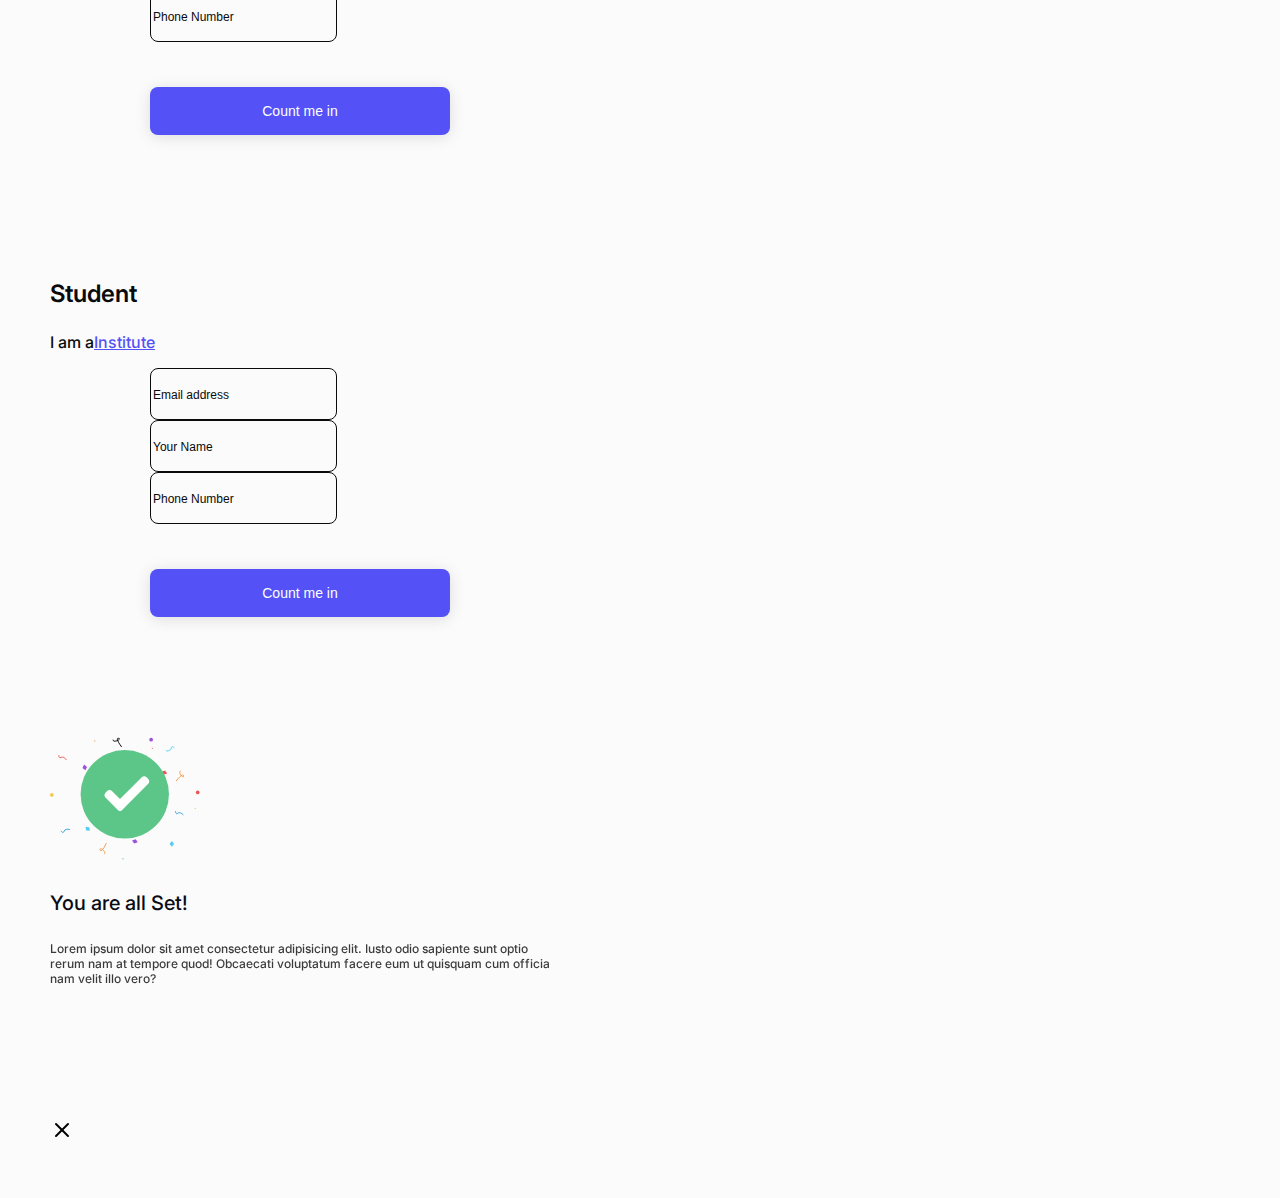
==== commit 075bdfe0: "second" ====
--- a/index.html
+++ b/index.html
@@ -28,23 +28,31 @@
 <body>
     <div class="custom-container">
         <nav class="navbar navbar-expand-lg pt-3">
-            <div class="container-fluid ">
+            <div class="container-fluid">
                 <a class="navbar-brand" href="index.html">Study+</a>
-                <div class="d-flex align-items-center">
-                    <a class="blog me-5" href="Blog.html">Blog</a>
-                    <button type="button" data-bs-toggle="modal" data-bs-target="#getEarlyAccess"
-                        class="btn-get d-flex align-items-center justify-content-center">Get early access</button>
+                <button class="navbar-toggler" type="button" data-bs-toggle="collapse" data-bs-target="#navbarSupportedContent" aria-controls="navbarSupportedContent" aria-expanded="false" aria-label="Toggle navigation">
+                    <span class="navbar-toggler-icon">
+                        <img src="./assets/nav.svg" >
+                    </span>
+                </button>
+                <div class="collapse navbar-collapse" id="navbarSupportedContent">
+                    <ul class="navbar-nav me-auto mb-2 mb-lg-0"></ul>
+                    <div class="d-flex align-items-center">
+                        <a class="blog me-5" href="Blog.html">Blog</a>
+                        <button type="button" data-bs-toggle="modal" data-bs-target="#getEarlyAccess"
+                            class="btn-get d-flex align-items-center justify-content-center">Get early access</button>
+                    </div>
                 </div>
             </div>
         </nav>
-        <section class="vh-100 overflow-hidden d-flex align-items-center justify-content-center">
+        <section class="vh-100 overflow-hidden d-flex">
             <div class="row mb-5 align-items-center justify-content-center">
                 <div class="col-lg-6">
                     <div class="left-content">
                         <h1 class="w-100">Grow your tutoring services with us</h1>
                         <p class="w-75 mb-5">Mazimize your reach beyound your house and grow your earning.</p>
-                        <a href="#" class="btn-get-sec d-flex align-items-center justify-content-center">Get early
-                            access &nbsp;&nbsp;-></a>
+                        <button type="button" data-bs-toggle="modal" data-bs-target="#getEarlyAccess"
+                        class="btn-get-sec d-flex align-items-center justify-content-center">Get early access &nbsp;&nbsp;-></button>
                     </div>
                 </div>
                 <div class="col-lg-6">
@@ -56,7 +64,7 @@
                 </div>
             </div>
         </section>
-        <section class="vh-100 overflow-hidden d-flex align-items-center justify-content-center pt-5">
+        <section class="vh-100 overflow-hidden d-flex">
             <div class="row mb-5 align-items-center justify-content-center">
                 <div class="col-lg-6">
                     <div class="left-content">
@@ -77,7 +85,7 @@
                 </div>
             </div>
         </section>
-        <section class="vh-100 overflow-hidden d-flex align-items-center justify-content-center pt-5">
+        <section class="vh-100 overflow-hidden d-flex">
             <div class="row mb-5 align-items-center justify-content-center">
                 <div class="col-lg-6">
                     <div class="left-content">
@@ -97,7 +105,7 @@
                 </div>
             </div>
         </section>
-        <section class="vh-100 overflow-hidden justify-content-center align-items-center">
+        <section class="justify-content-center align-items-center">
             <h2 class="read text-center mb-5">Read our blogs</h2>
             <div class="row align-items-center justify-content-center">
                 <div class="col-lg-4">
@@ -127,23 +135,23 @@
             </div>
         </section>
     </div>
-    <section class="vh-100 overflow-hidden d-flex justify-content-center align-items-center last-sec mt-5">
+    <section class="vh-100 d-flex justify-content-center align-items-center last-sec mt-5">
         <div class="row align-items-center justify-content-center">
             <div class="col-lg-2"></div>
             <div class="col-lg-4">
                 <div class="card pt-4 ps-4 pb-4 pe-5">
                     <h3>Join our facebook & other communities</h3>
                     <p>Lorem ipsum dolor sit amet, consectetur adipiscing elit. Massa id.</p>
-                    <a href="#" class="d-flex justify-content-center align-items-center">Join the community
-                        &nbsp;-></a>
+                    <button type="button" data-bs-toggle="modal" data-bs-target="#JoinCommunityModal" class="d-flex justify-content-center align-items-center">Join the community
+                        &nbsp;-></button>
                 </div>
             </div>
             <div class="col-lg-4">
                 <div class="card pt-4 ps-4 pb-4 pe-5">
-                    <h3>Join our facebook & other communities</h3>
+                    <h3>Be the first to join our amazing startup</h3>
                     <p>Lorem ipsum dolor sit amet, consectetur adipiscing elit. Massa id.</p>
-                    <a href="#" class="d-flex justify-content-center align-items-center">Join the community
-                        &nbsp;-></a>
+                    <button type="button" data-bs-toggle="modal" data-bs-target="#getEarlyAccess" class="d-flex justify-content-center align-items-center">Get early access
+                        &nbsp;-></button>
                 </div>
             </div>
             <div class="col-lg-2"></div>
@@ -206,8 +214,8 @@
                             placeholder="Email address">
                     </div>
                     <div class="mt-4">
-                        <input type="password" class="form-control" id="exampleFormControlInput1"
-                            placeholder="Password">
+                        <input type="number" class="form-control" id="exampleFormControlInput1"
+                            placeholder="Your Phone Number">
                     </div>
                     <button type="button" data-bs-toggle="modal" data-bs-target="#successModal"
                         class="login-btn d-flex align-items-center justify-content-center text-center">Count me
@@ -232,8 +240,8 @@
                             placeholder="Email address">
                     </div>
                     <div class="mt-4">
-                        <input type="password" class="form-control" id="exampleFormControlInput1"
-                            placeholder="Password">
+                        <input type="number" class="form-control" id="exampleFormControlInput1"
+                            placeholder="Phone Number">
                     </div>
                     <button type="button" data-bs-toggle="modal" data-bs-target="#successModal"
                         class="login-btn d-flex align-items-center justify-content-center text-center">Count me
@@ -258,8 +266,12 @@
                             placeholder="Email address">
                     </div>
                     <div class="mt-4">
-                        <input type="password" class="form-control" id="exampleFormControlInput1"
-                            placeholder="Password">
+                        <input type="name" class="form-control" id="exampleFormControlInput1"
+                            placeholder="Your Name">
+                    </div>
+                    <div class="mt-4">
+                        <input type="number" class="form-control" id="exampleFormControlInput1"
+                            placeholder="Phone Number">
                     </div>
                     <button type="button" data-bs-toggle="modal" data-bs-target="#successModal"
                         class="login-btn d-flex align-items-center justify-content-center text-center">Count me
@@ -273,12 +285,25 @@
     <!-- Success Modal -->
     <div class="modal fade" id="successModal" tabindex="-1" aria-labelledby="successModalLabel" aria-hidden="true">
         <div class="modal-dialog modal-dialog-centered">
-            <div class="modal-content text-center justify-content-center">
-                
+            <div class="modal-content text-center justify-content-center align-items-center">
+                <img class="mb-4" width="150" src="./assets/Success-Confetti.svg" >
+                <h4 class="success-head mb-3">You are all Set!</h4>
+                <p class="w-75 success-desc">Lorem ipsum dolor sit amet consectetur adipisicing elit. Iusto odio sapiente sunt optio rerum nam at tempore quod! Obcaecati voluptatum facere eum ut quisquam cum officia nam velit illo vero?</p>
             </div>
         </div>
     </div>
     <!-- Success Modal End -->
+
+    <!-- Join Community -->
+    <div class="modal fade" id="JoinCommunityModal" tabindex="-1" aria-labelledby="JoinCommunityModalLabel" aria-hidden="true">
+        <div class="modal-dialog custom-modal-dialog modal-dialog-centered">
+            <div class="modal-content text-center justify-content-center align-items-center">
+                <img class="cross-icon" src="./assets/crossIcon.svg" >
+
+            </div>
+        </div>
+    </div>
+    <!-- Join Community End -->
 
     <!-- Bootstrap Bundle with Popper -->
     <script src="https://cdn.jsdelivr.net/npm/bootstrap@5.1.0/dist/js/bootstrap.bundle.min.js"
--- a/css/index.css
+++ b/css/index.css
@@ -19,9 +19,13 @@
 }
 
 .navbar-brand{
-    font-size: 24px;
+    font-size: 28px;
     font-weight: 600;
     color: #000000;
+}
+
+.navbar-toggler:focus {
+    box-shadow: none;
 }
 
 .blog{
@@ -143,7 +147,7 @@
     color: #0A0A0B;
 }
 
-.card > a{
+.card > button{
     border: 1px solid #5452F6;
     border-radius: 8px;
     color: #5452F6;
@@ -153,6 +157,7 @@
     width: 272px;
     text-decoration: none;
     margin-top: 30%;
+    background-color: transparent;
 }
 
 .footer{
@@ -188,6 +193,10 @@
     max-width: 600px;
 }
 
+.custom-modal-dialog{
+    max-width: 400px !important;
+}
+
 .modal-content{
     border-radius: 16px;
     border: none;
@@ -280,6 +289,24 @@
     font-size: 16px;
 }
 
+.success-head{
+    font-size: 20px;
+    color: #090B15;
+    font-weight: 500;
+}
+
+.success-desc{
+    color: #090B15;
+    opacity: 0.8;
+    font-size: 12px;
+}
+
+.cross-icon{
+    position: absolute;
+    top: 20;
+    left: 30;
+}
+
 @media only screen and (min-width: 1440px) {
     .main-image{
         width: 100%;
@@ -300,4 +327,51 @@
 
 .student h4, .institute h4 , .teacher h4{
     color: #FFFFFF !important;
+}
+
+@media only screen and (max-width: 600px) {
+    .left-content > h1{
+        font-size: 32px;
+        margin-bottom: 16px;
+    }
+    .left-content > p{
+        font-size: 16px;
+        margin-bottom: 32px !important;
+    }
+    .btn-get-sec{
+        height: 41px;
+        width: 200px;
+        background-color: #5452F6;
+        color: #FFFFFF;
+        border-radius: 8px;
+        border: none;
+        font-weight: 500;
+        font-size: 14px;
+    }
+    .read{
+        font-size: 32px;
+    }
+    .blog-content > a{
+        margin-bottom: 15%;
+    }
+    .card > h3{
+        font-size: 22px;
+    }
+    .card > p{
+        font-size: 12px;
+    }
+    .card > button{
+        font-size: 14px;
+        height: 45px;
+        width: 250px;
+        margin-top: 20%;
+    }
+    .card{
+        margin-bottom: 6%;
+        margin-left: 8%;
+        margin-right: 8%;
+    }
+    .footer{
+        height: 40px;
+    }
 }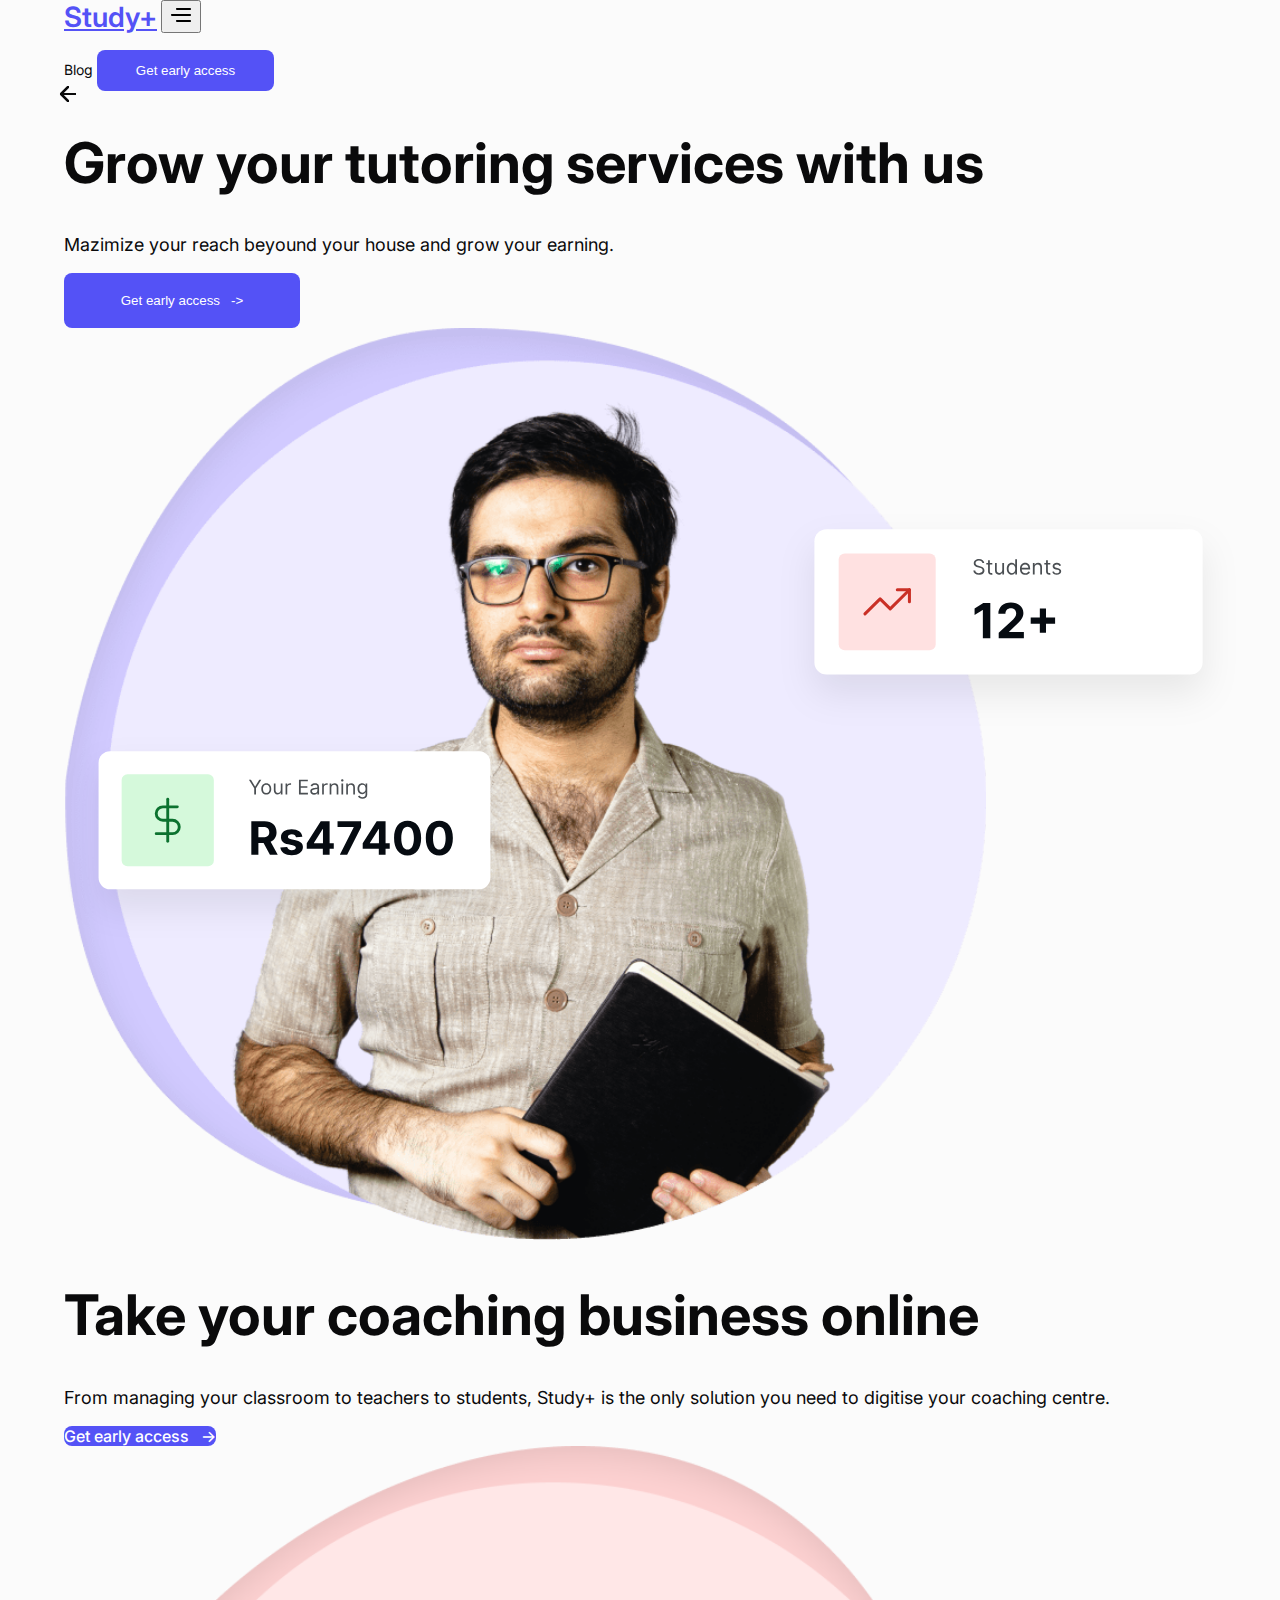
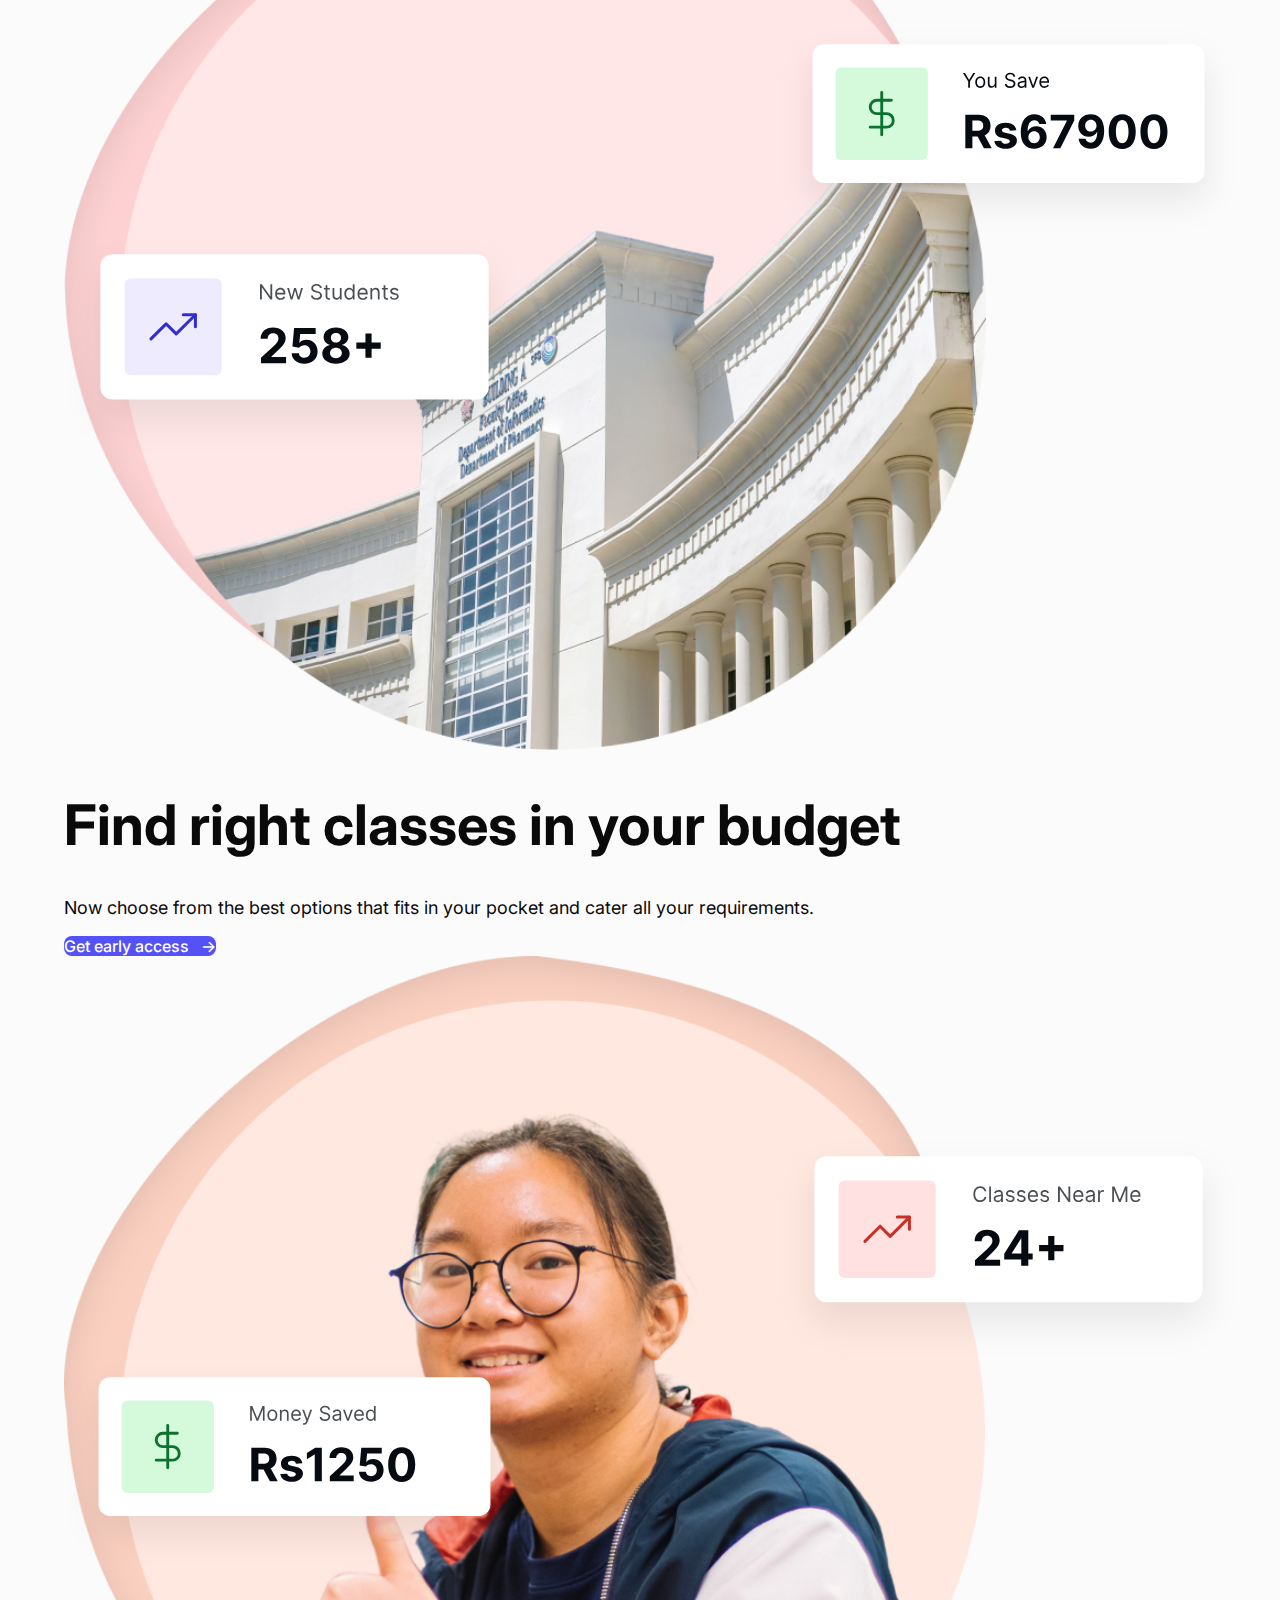
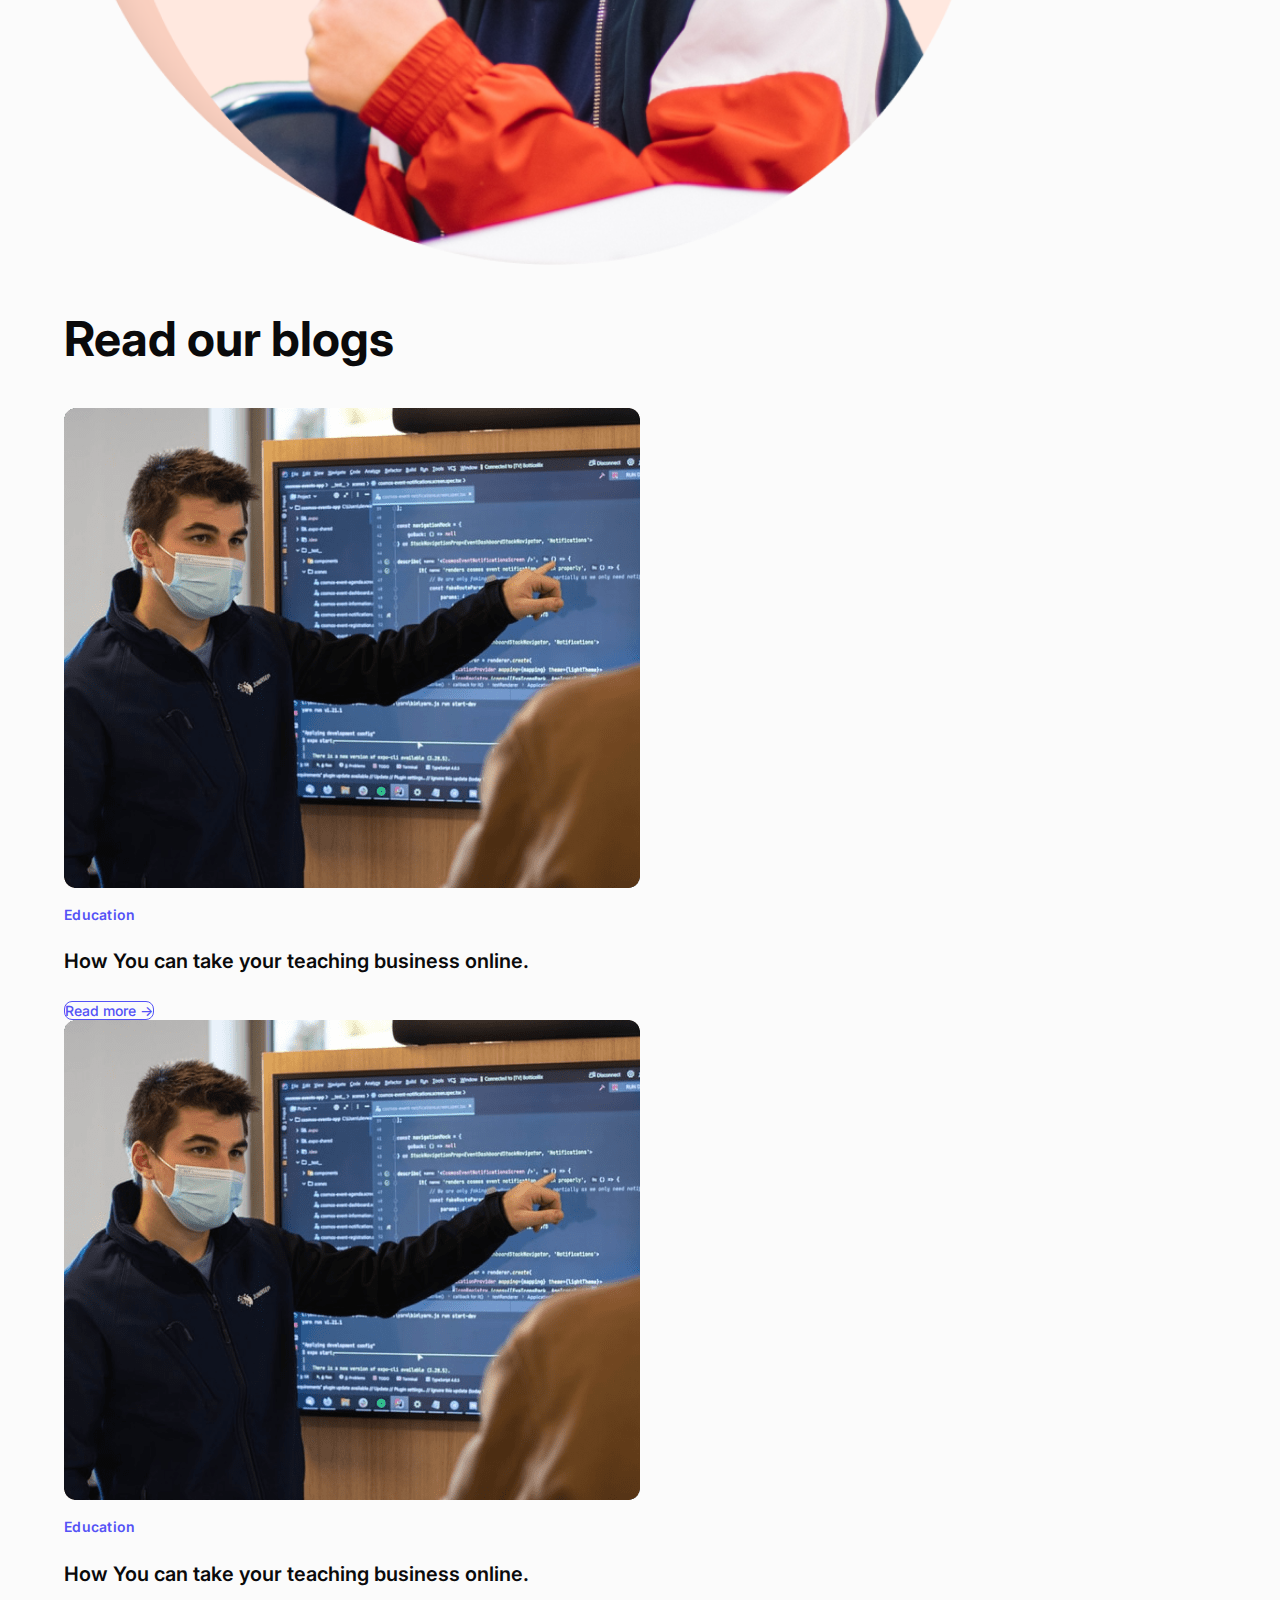
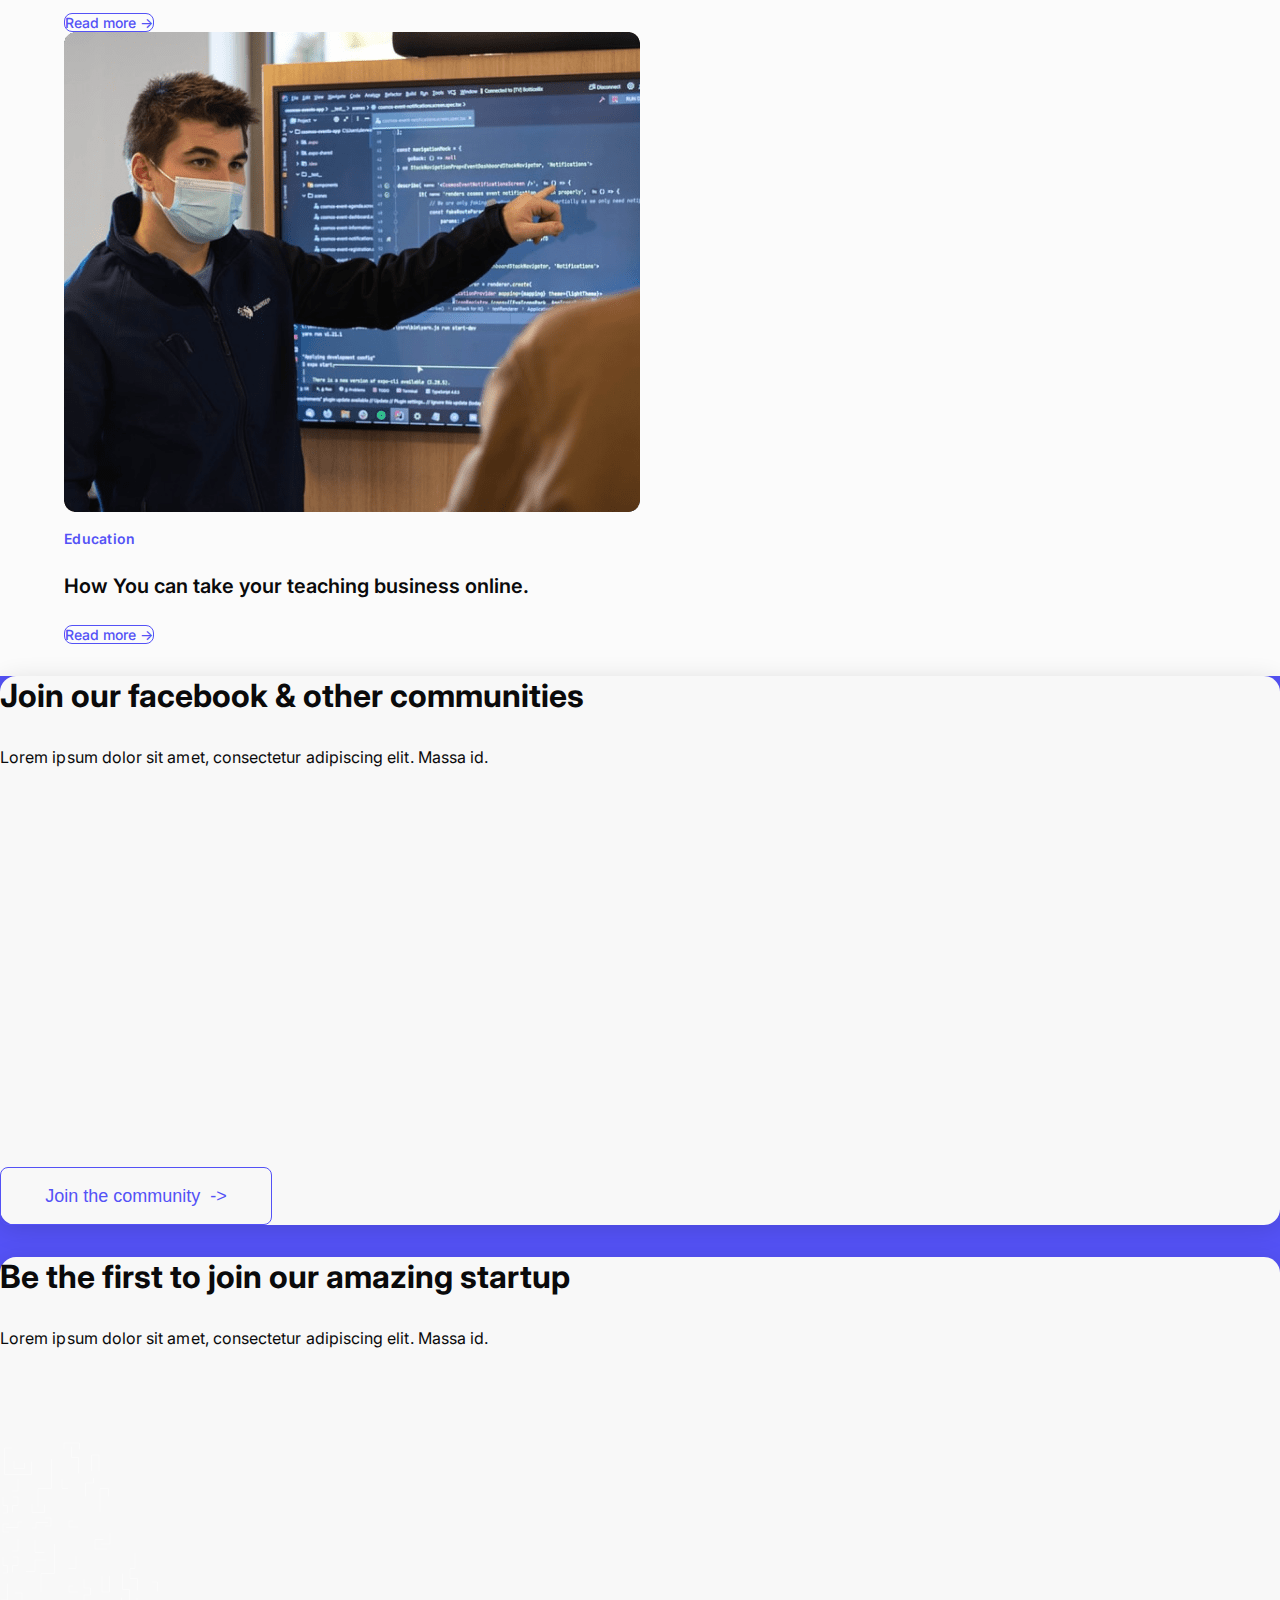
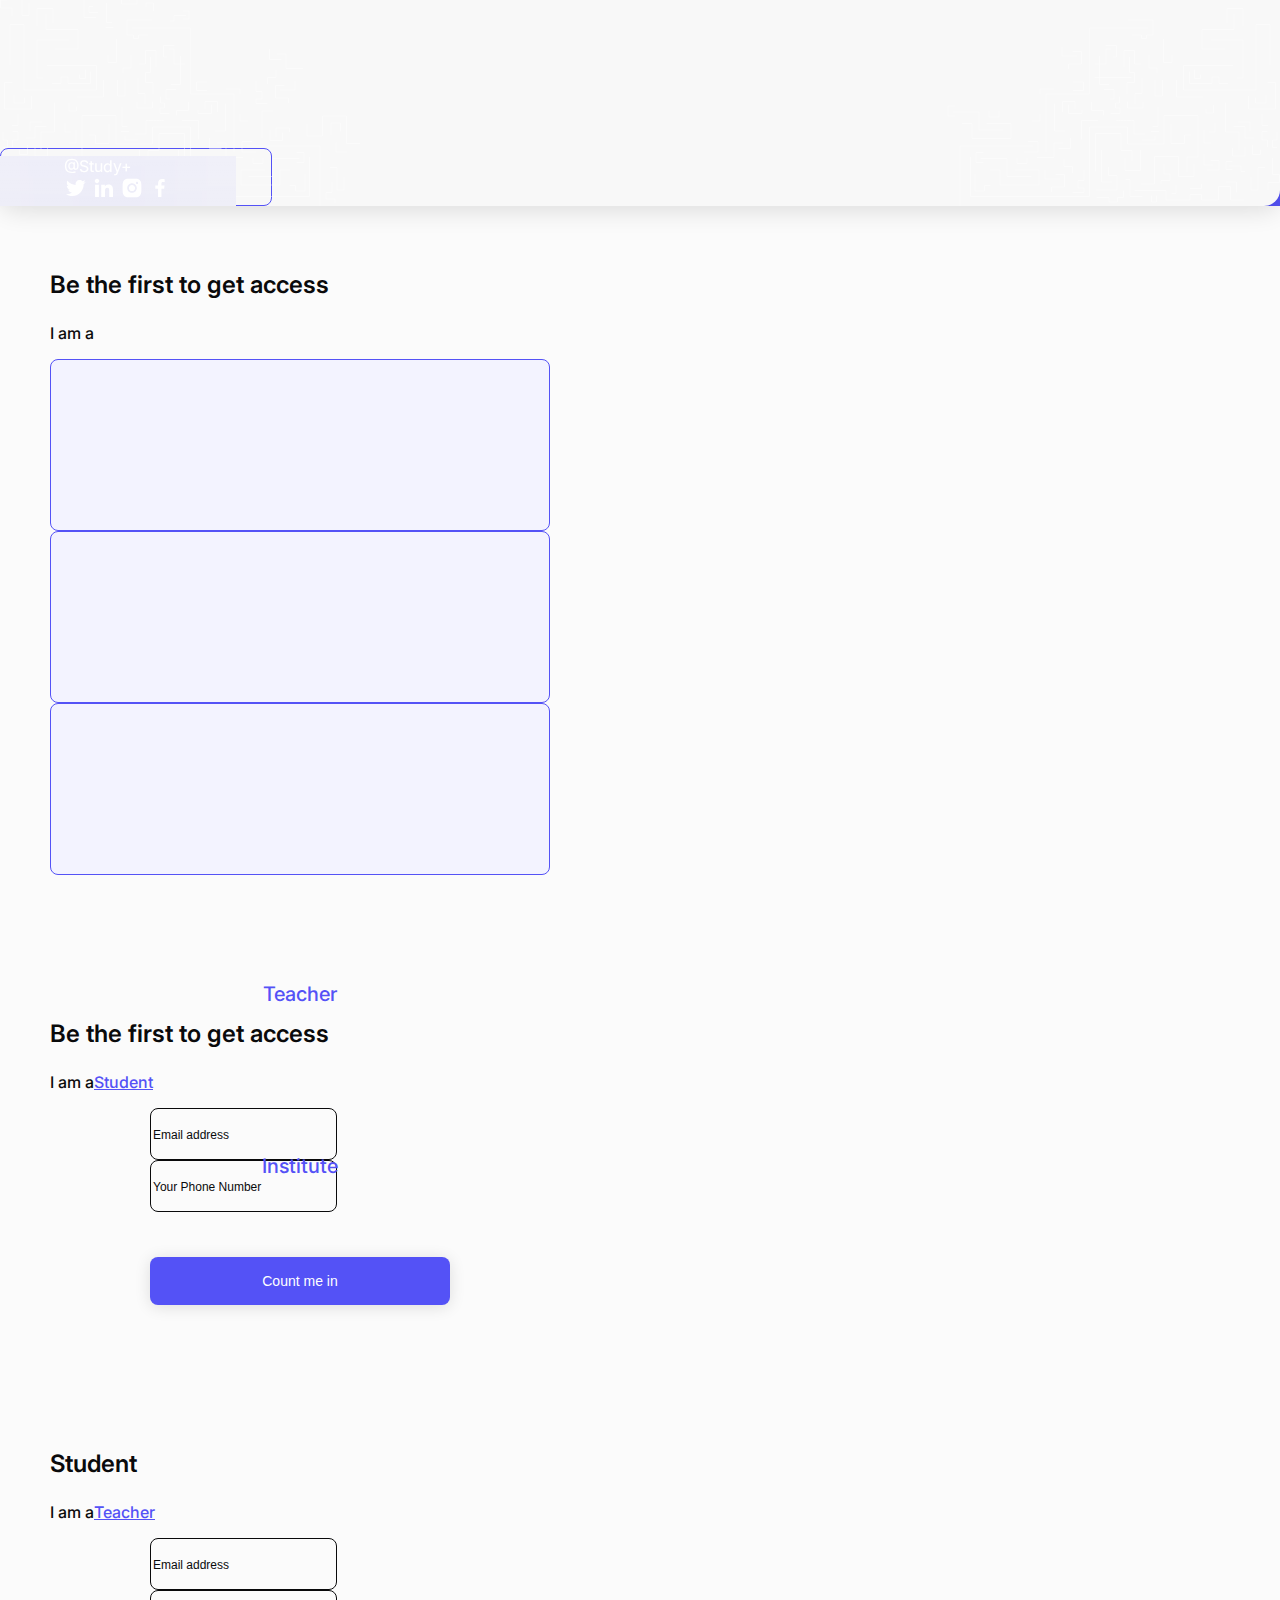
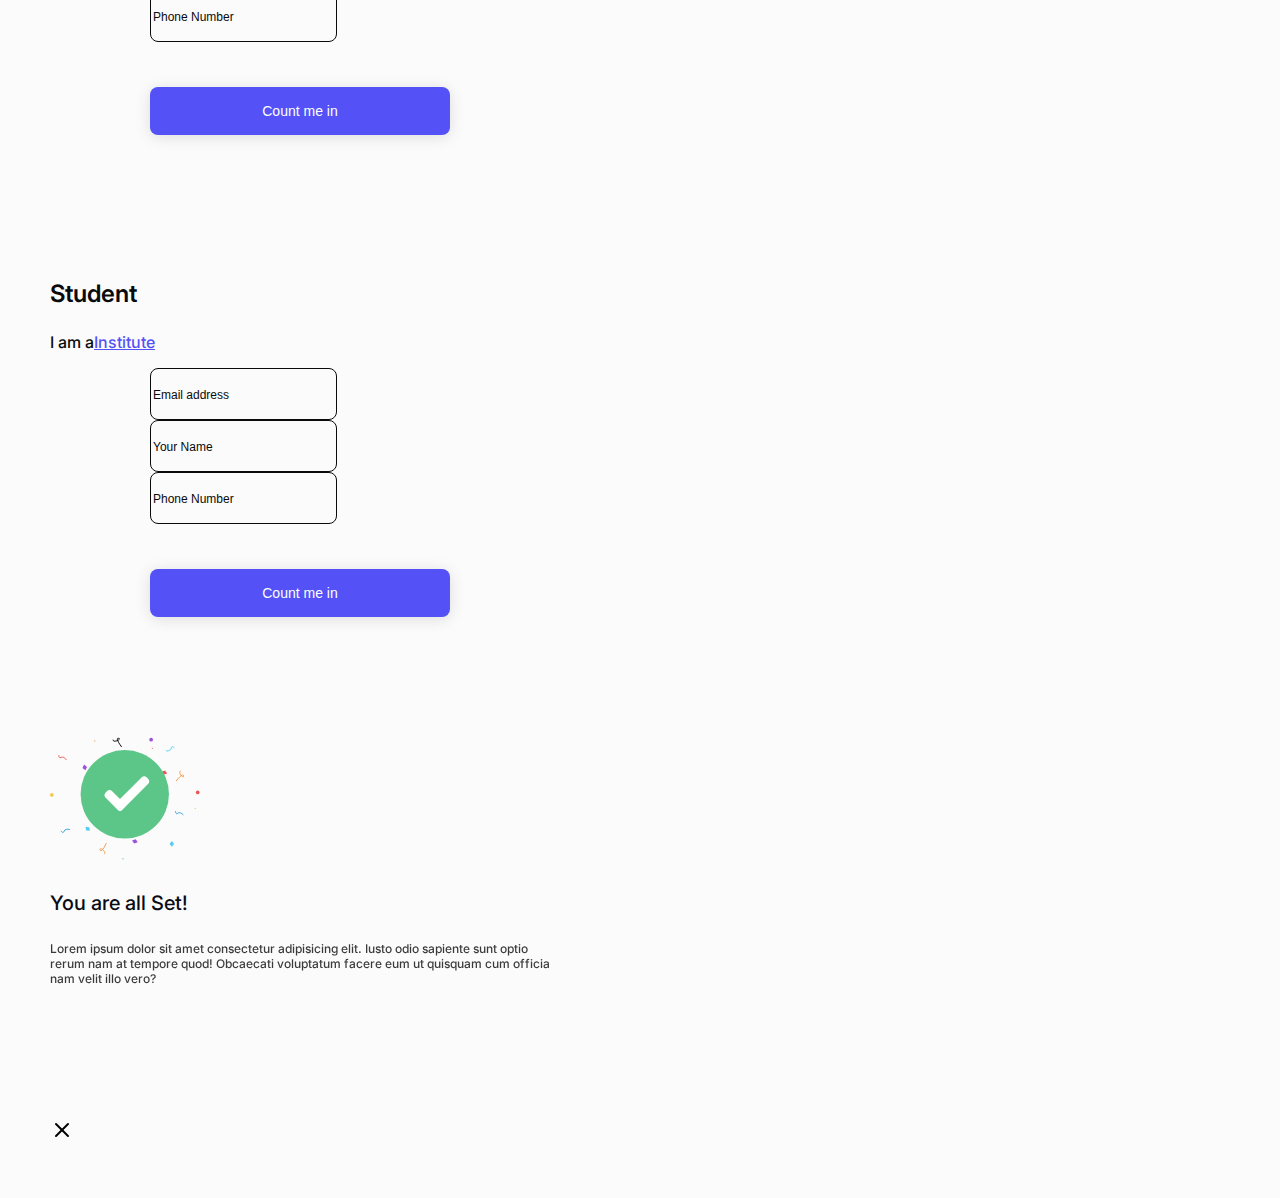
==== commit 24fbe058: "third" ====
--- a/index.html
+++ b/index.html
@@ -105,7 +105,7 @@
                 </div>
             </div>
         </section>
-        <section class="justify-content-center align-items-center">
+        <section class="overflow-hidden justify-content-center align-items-center">
             <h2 class="read text-center mb-5">Read our blogs</h2>
             <div class="row align-items-center justify-content-center">
                 <div class="col-lg-4">
@@ -135,7 +135,7 @@
             </div>
         </section>
     </div>
-    <section class="vh-100 d-flex justify-content-center align-items-center last-sec mt-5">
+    <section class="vh-100 d-flex overflow-hidden justify-content-center align-items-center last-sec mt-5">
         <div class="row align-items-center justify-content-center">
             <div class="col-lg-2"></div>
             <div class="col-lg-4">
--- a/css/index.css
+++ b/css/index.css
@@ -21,7 +21,7 @@
 .navbar-brand{
     font-size: 28px;
     font-weight: 600;
-    color: #000000;
+    color: #5452F6;
 }
 
 .navbar-toggler:focus {
@@ -339,13 +339,8 @@
         margin-bottom: 32px !important;
     }
     .btn-get-sec{
-        height: 41px;
+        height: 48px;
         width: 200px;
-        background-color: #5452F6;
-        color: #FFFFFF;
-        border-radius: 8px;
-        border: none;
-        font-weight: 500;
         font-size: 14px;
     }
     .read{
@@ -364,10 +359,10 @@
         font-size: 14px;
         height: 45px;
         width: 250px;
-        margin-top: 20%;
+        margin-top: 25%;
     }
     .card{
-        margin-bottom: 6%;
+        margin-bottom: 7%;
         margin-left: 8%;
         margin-right: 8%;
     }
